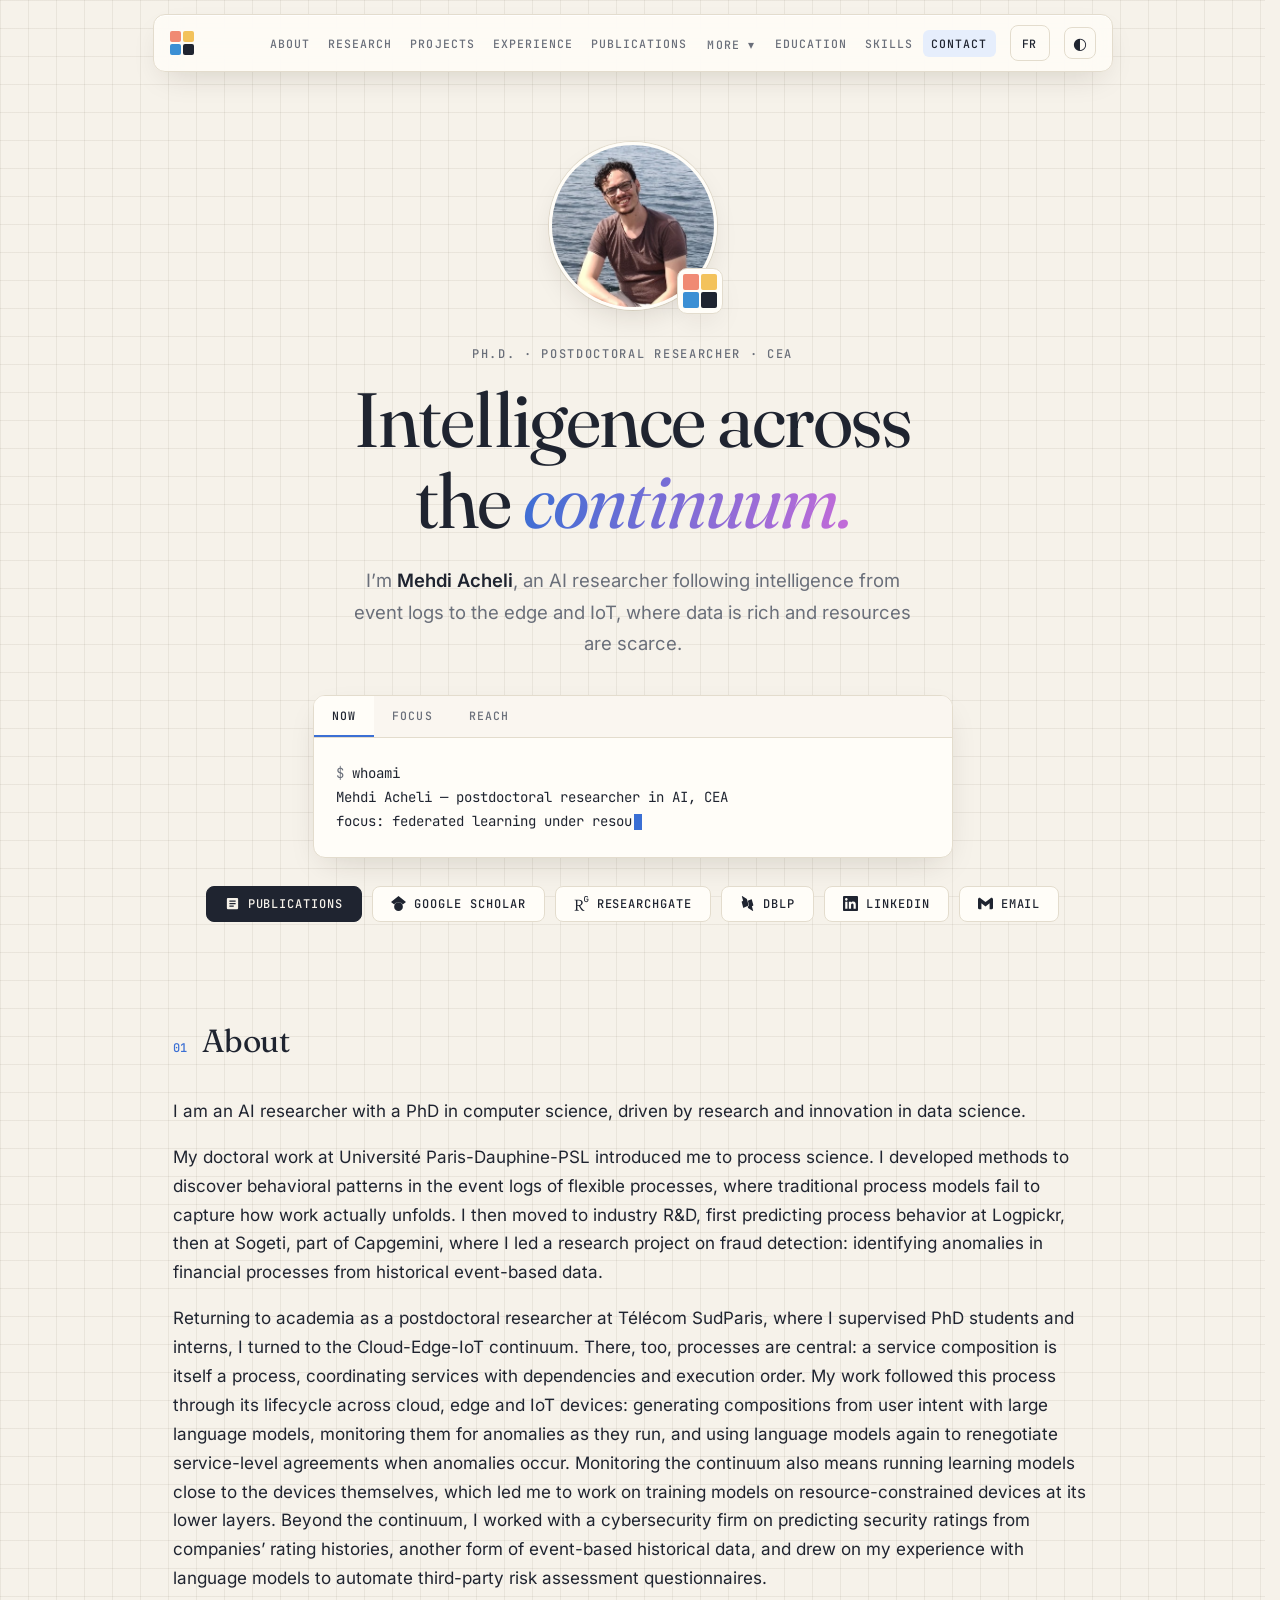
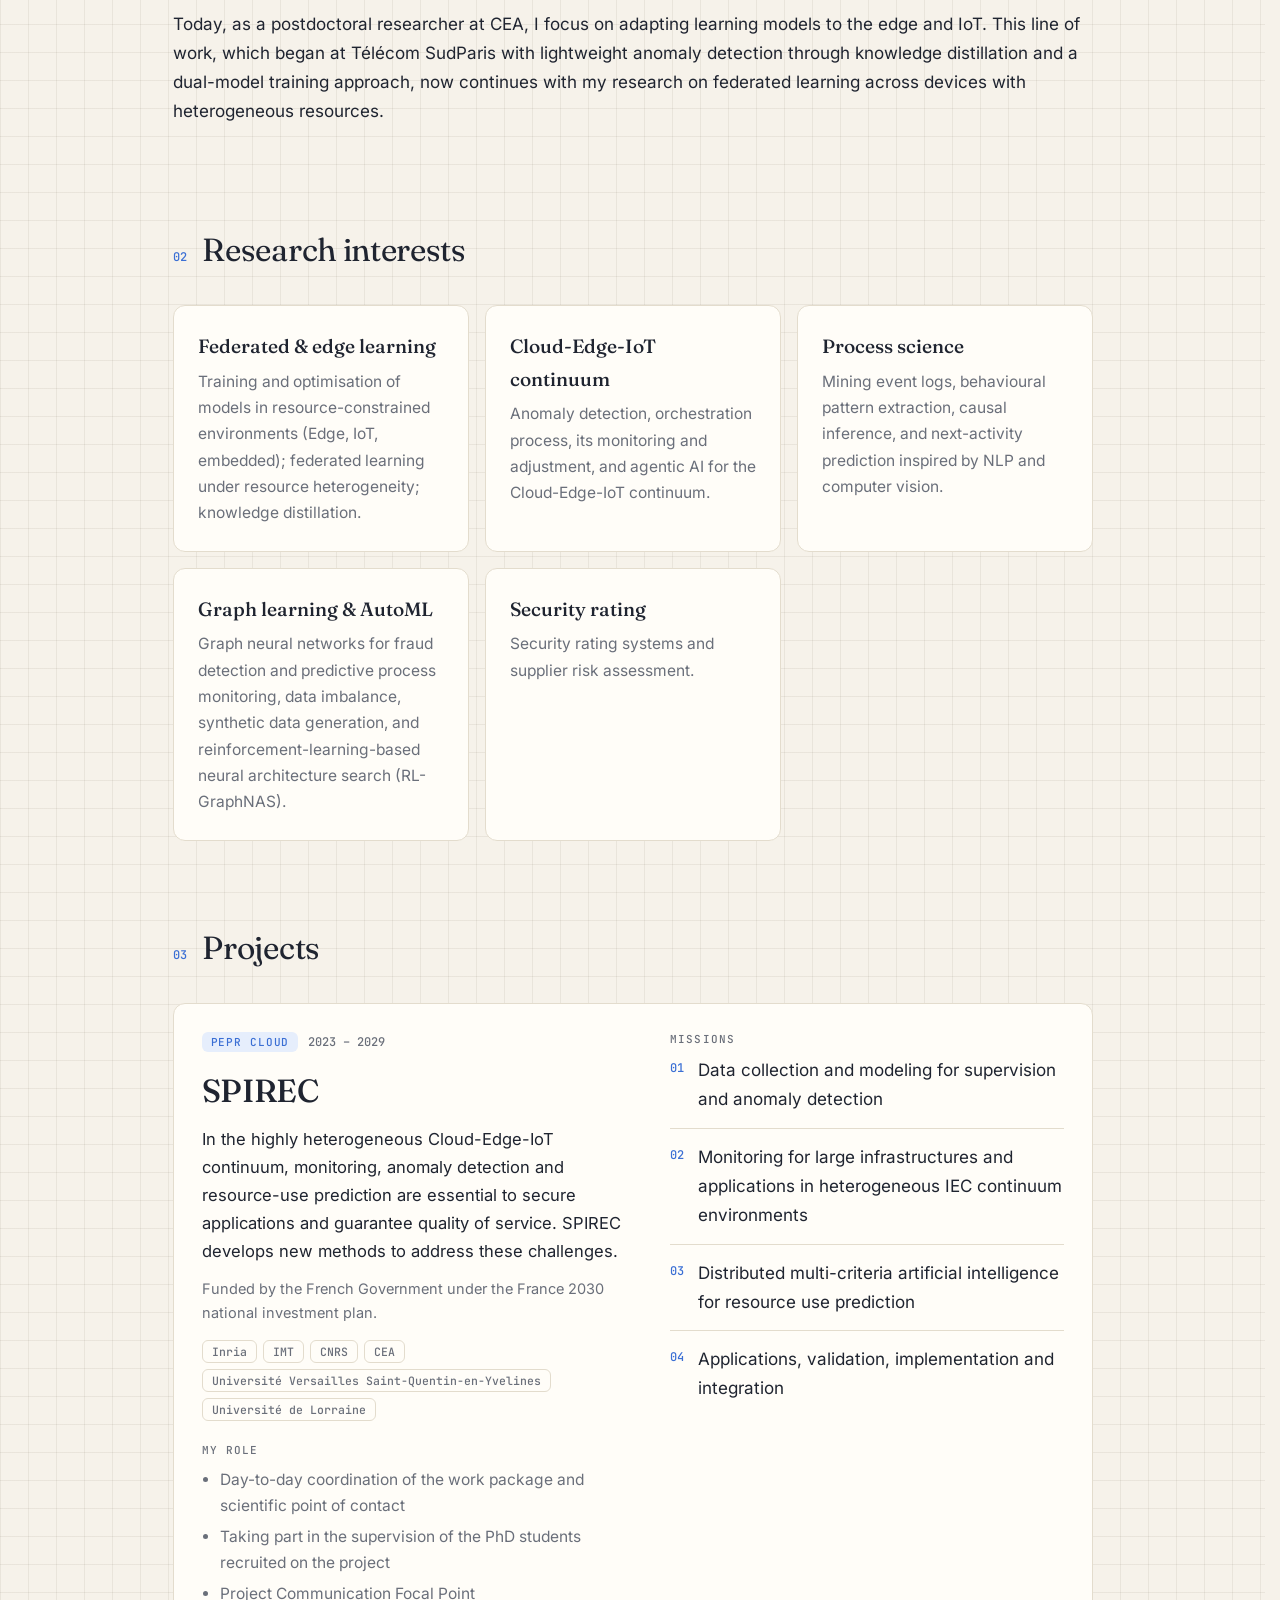
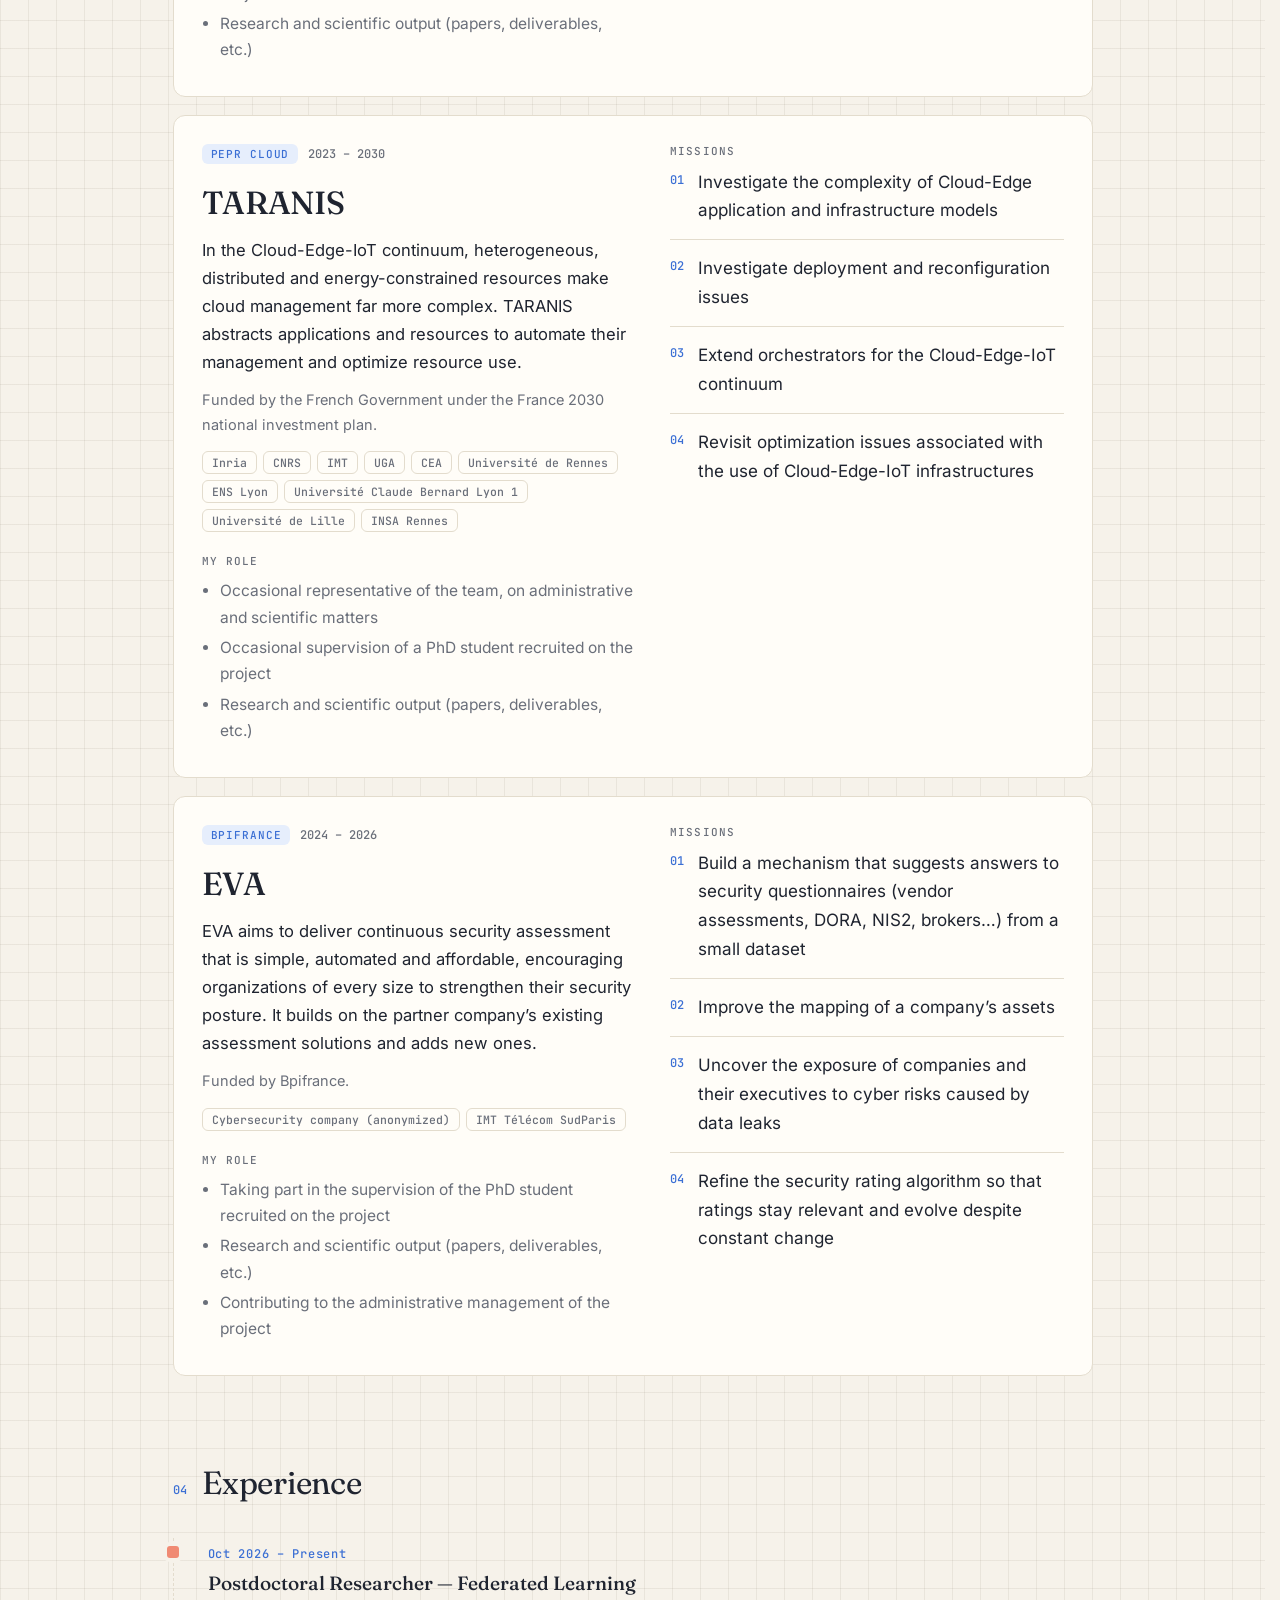
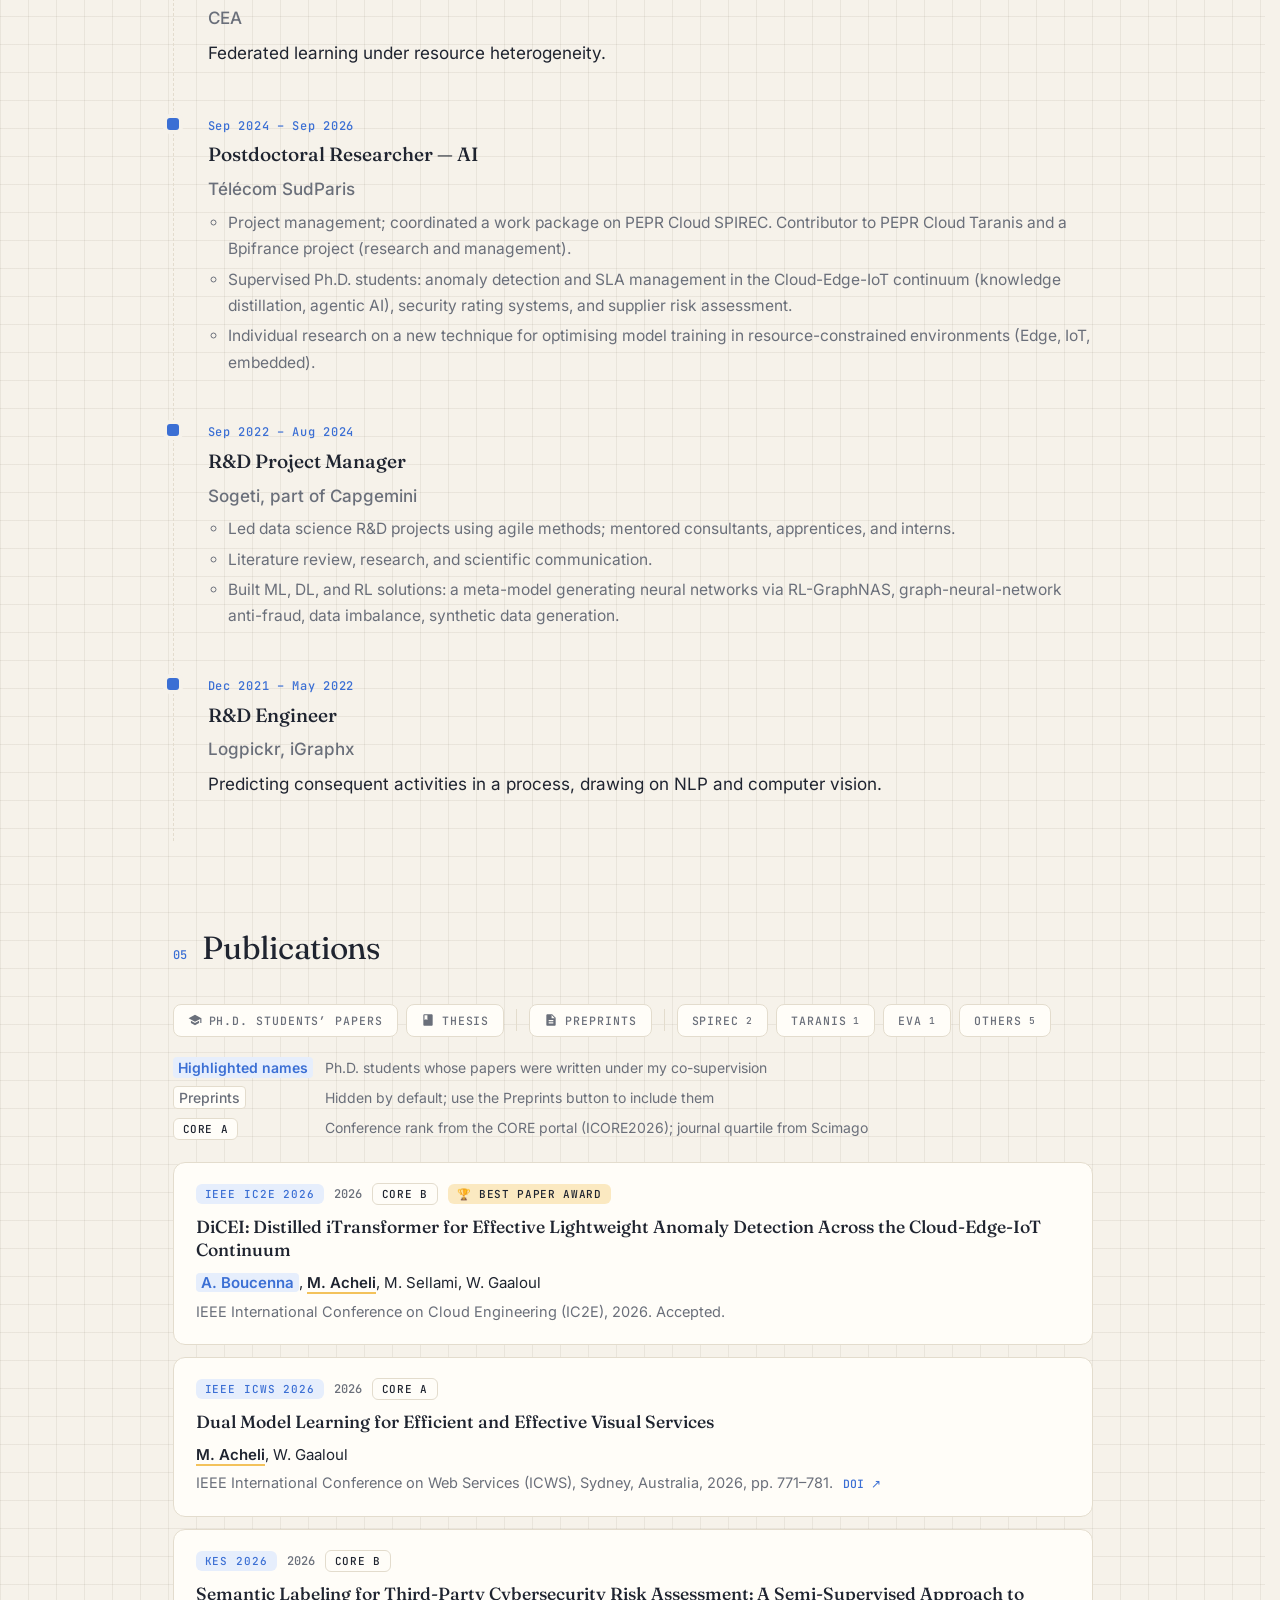
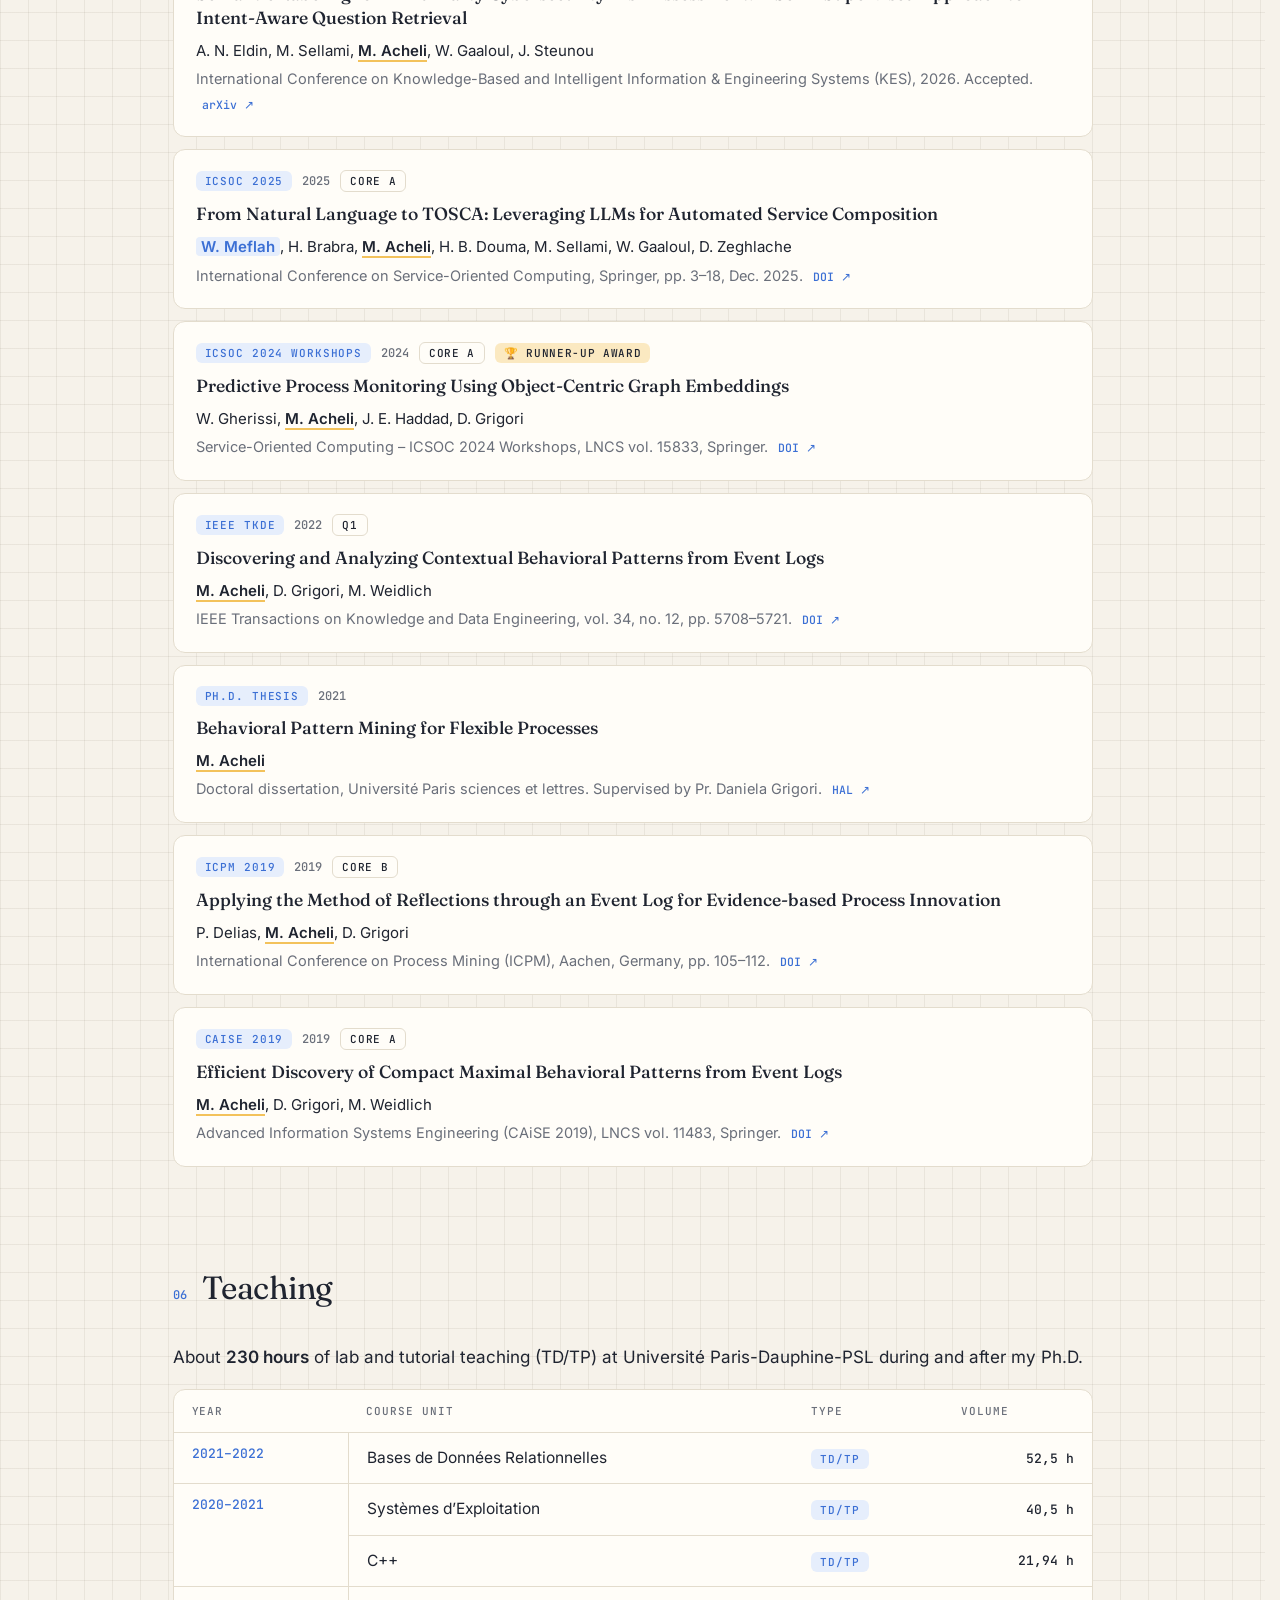
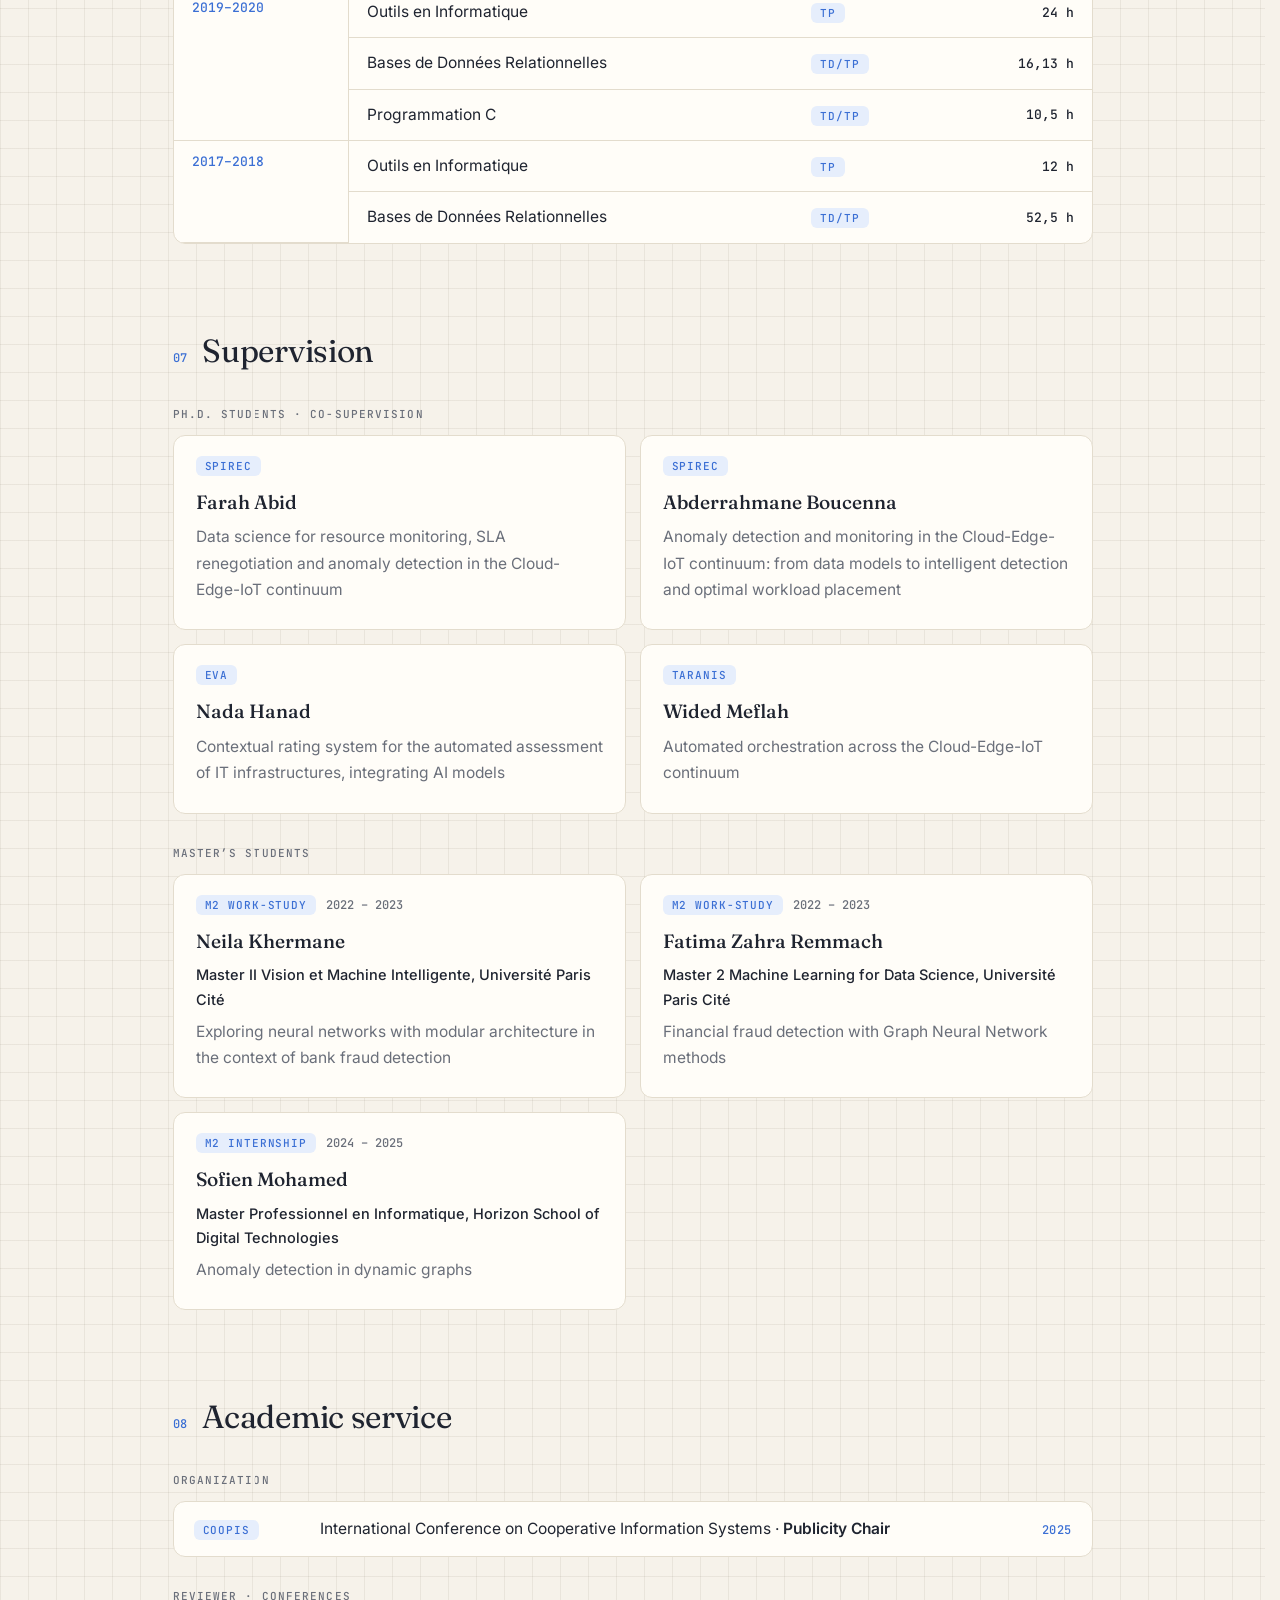
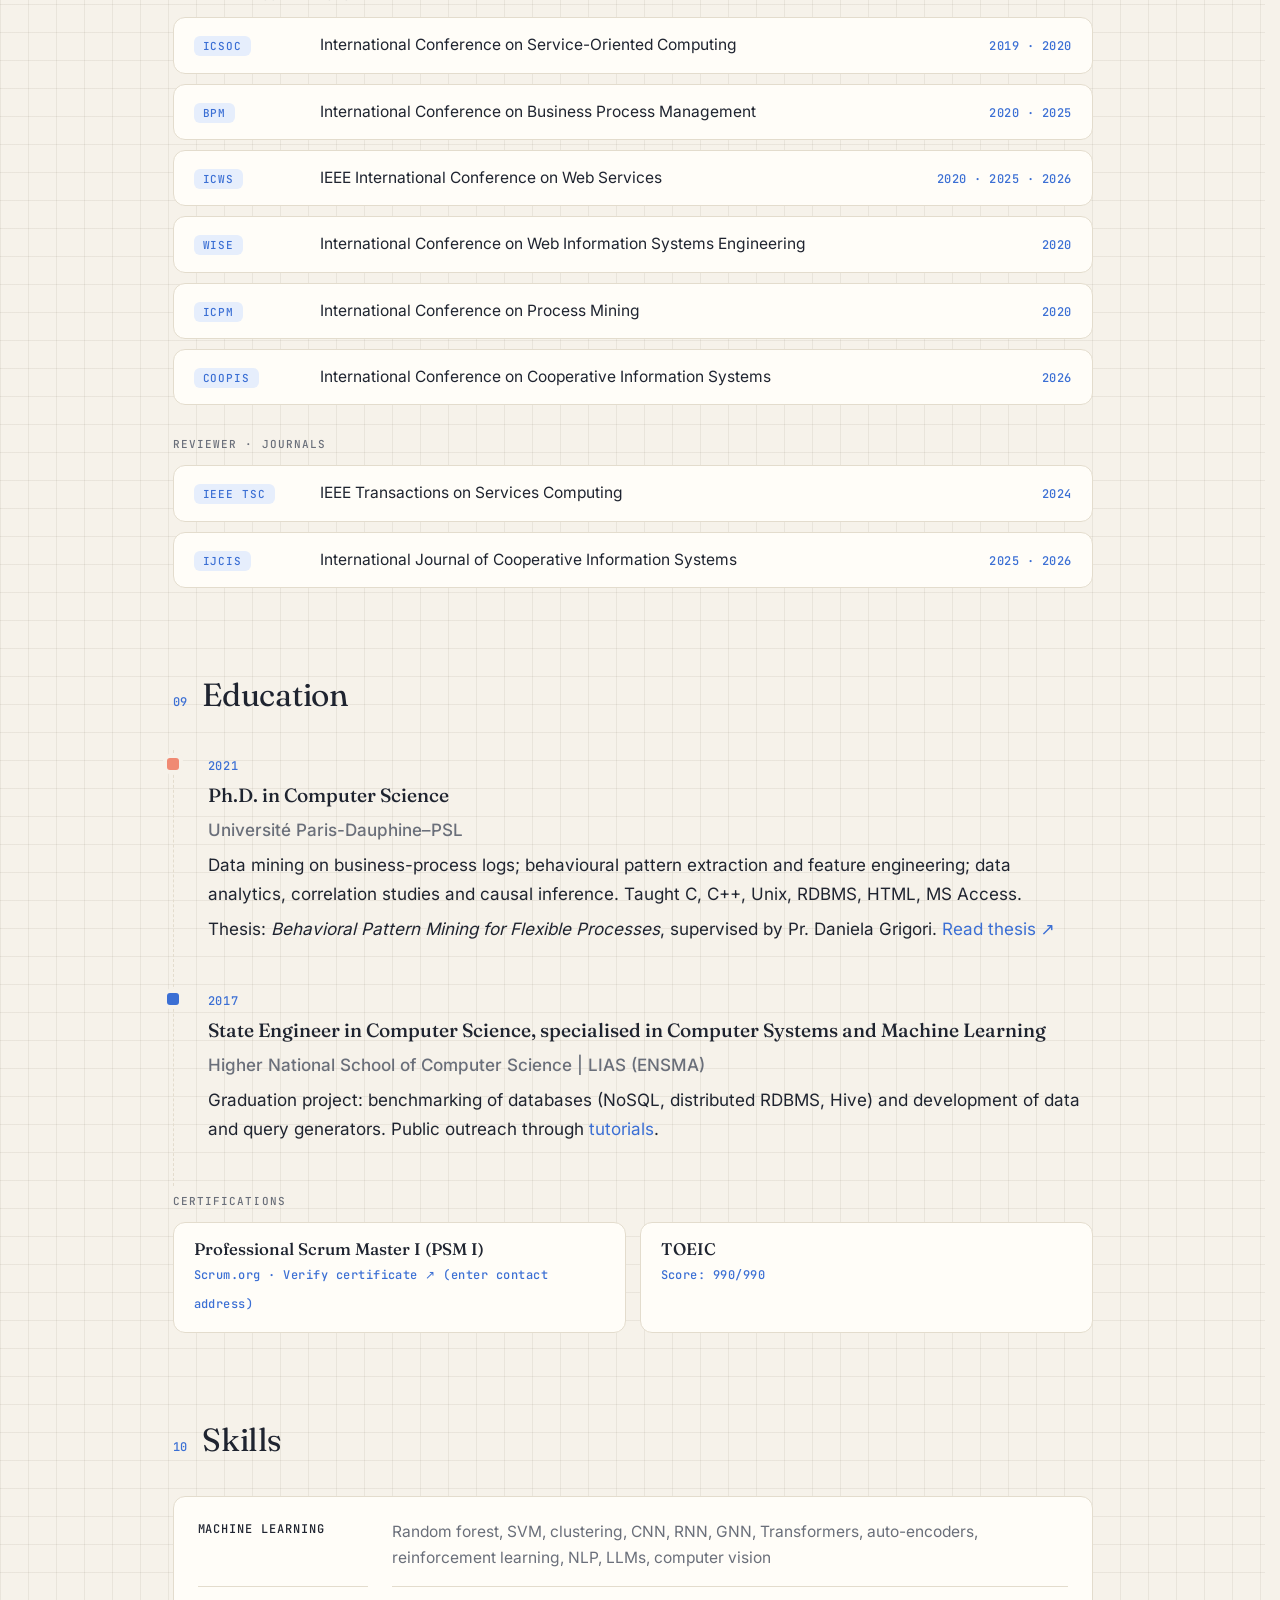
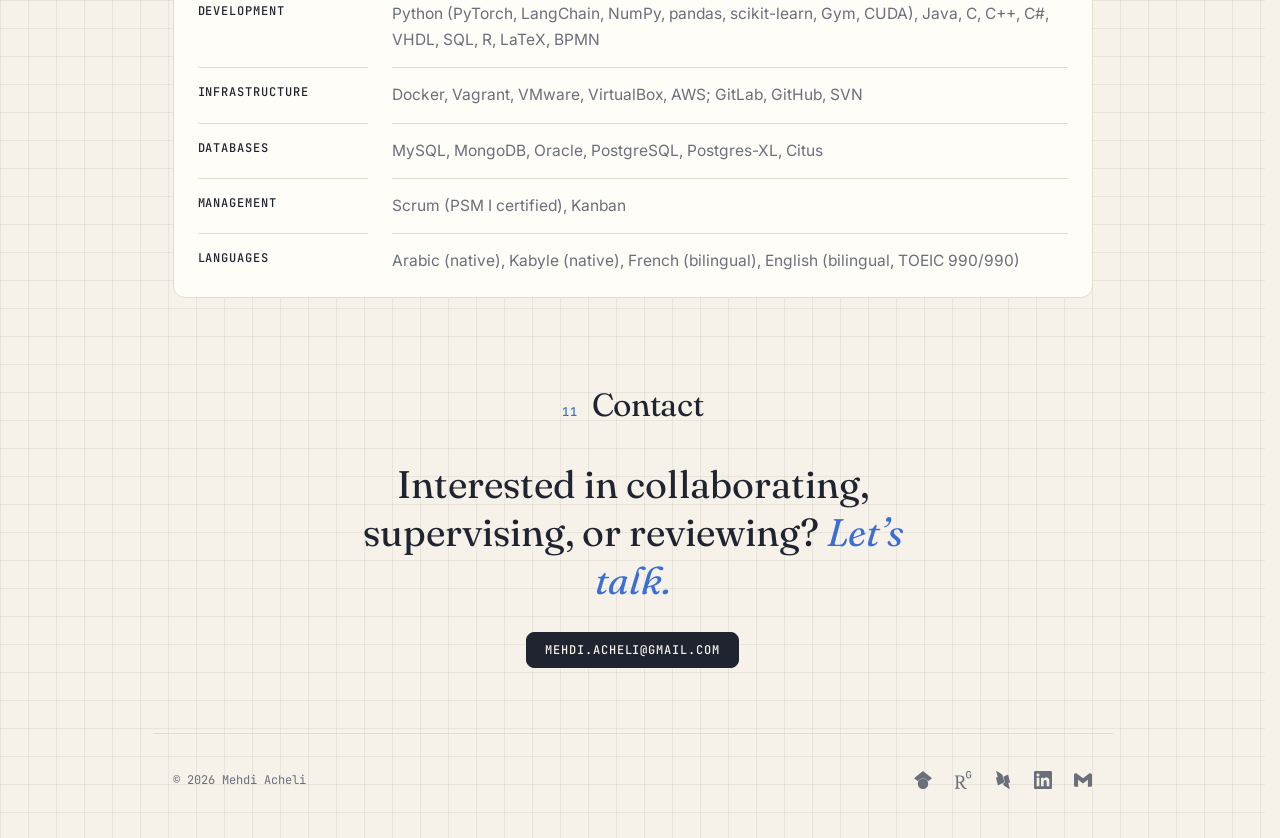
==== index.html @ 9cab6c75 "Personal academic website" ====
<!doctype html>
<html lang="en">
<head>
  <meta charset="utf-8">
  <meta name="viewport" content="width=device-width, initial-scale=1">
  <title>Mehdi Acheli — AI Researcher | Federated Learning, CEA</title>
  <meta name="description" content="Personal academic website of Mehdi Acheli, Ph.D., postdoctoral researcher in AI at CEA: federated learning, Cloud-Edge-IoT, graph neural networks, process mining.">
  <meta name="author" content="Mehdi Acheli">
  <meta name="robots" content="index, follow, max-image-preview:large">
  <link rel="canonical" href="https://mehdi-acheli.github.io/">
  <link rel="alternate" hreflang="en" href="https://mehdi-acheli.github.io/">
  <link rel="alternate" hreflang="fr" href="https://mehdi-acheli.github.io/fr/">
  <link rel="alternate" hreflang="x-default" href="https://mehdi-acheli.github.io/">
  <meta property="og:type" content="website">
  <meta property="og:site_name" content="Mehdi Acheli">
  <meta property="og:url" content="https://mehdi-acheli.github.io/">
  <meta property="og:locale" content="en_US">
  <meta property="og:locale:alternate" content="fr_FR">
  <meta property="og:image" content="https://mehdi-acheli.github.io/assets/og.png">
  <meta property="og:image:width" content="1200">
  <meta property="og:image:height" content="630">
  <meta property="og:image:alt" content="Mehdi Acheli — AI researcher">
  <meta property="og:title" content="Mehdi Acheli — AI Researcher">
  <meta property="og:description" content="Personal academic website of Mehdi Acheli, Ph.D., postdoctoral researcher in AI at CEA: federated learning, Cloud-Edge-IoT, graph neural networks, process mining.">
  <meta name="twitter:card" content="summary_large_image">
  <meta name="twitter:title" content="Mehdi Acheli — AI Researcher">
  <meta name="twitter:description" content="Personal academic website of Mehdi Acheli, Ph.D., postdoctoral researcher in AI at CEA: federated learning, Cloud-Edge-IoT, graph neural networks, process mining.">
  <meta name="twitter:image" content="https://mehdi-acheli.github.io/assets/og.png">
  <link rel="icon" href="assets/favicon.svg" type="image/svg+xml">
  <script type="application/ld+json">
  {
    "@context": "https://schema.org",
    "@type": "ProfilePage",
    "url": "https://mehdi-acheli.github.io/",
    "inLanguage": "en",
    "mainEntity": {
      "@type": "Person",
      "@id": "https://mehdi-acheli.github.io/#me",
      "name": "Mehdi Acheli",
      "givenName": "Mehdi",
      "familyName": "Acheli",
      "url": "https://mehdi-acheli.github.io/",
      "image": "https://mehdi-acheli.github.io/assets/pic.jpg",
      "jobTitle": "Postdoctoral Researcher in Artificial Intelligence",
      "description": "Mehdi Acheli, Ph.D., is a postdoctoral researcher in AI at CEA working on federated learning, Cloud-Edge-IoT, graph neural networks and process mining.",
      "worksFor": { "@type": "Organization", "name": "CEA", "url": "https://www.cea.fr/" },
      "alumniOf": { "@type": "CollegeOrUniversity", "name": "Université Paris-Dauphine–PSL" },
      "knowsAbout": ["Federated learning", "Edge AI", "Cloud-Edge-IoT continuum", "Graph neural networks", "Process mining", "Anomaly detection"],
      "sameAs": [
        "https://scholar.google.com/citations?user=dlq6HyMAAAAJ",
        "https://www.researchgate.net/profile/Mehdi-Acheli",
        "https://dblp.org/pid/241/7366.html",
        "https://www.linkedin.com/in/mehdi-acheli/"
      ]
    }
  }
  </script>
  <link rel="preload" href="assets/fonts/inter-normal-400-latin.woff2" as="font" type="font/woff2" crossorigin>
  <link rel="preload" href="assets/fonts/fraunces-normal-400-latin.woff2" as="font" type="font/woff2" crossorigin>
  <script>try { if (location.hash || sessionStorage.getItem("langjump")) document.documentElement.classList.add("arriving"); } catch (e) {}</script>
  <link rel="stylesheet" href="style.css">
</head>
<body>
  <div class="glow" aria-hidden="true"></div>
  <div class="glow-grid" aria-hidden="true"></div>

  <header class="nav">
    <a class="logo" href="#top" aria-label="Home"><i></i><i></i><i></i><i></i></a>
    <nav>
      <a href="#about">About</a>
      <a href="#research">Research</a>
      <a href="#projects">Projects</a>
      <a href="#experience">Experience</a>
      <a href="#publications">Publications</a>
      <div class="more">
        <button class="more-btn" type="button" aria-haspopup="true" aria-expanded="false">More <span aria-hidden="true">▾</span></button>
        <div class="more-menu">
          <a href="#teaching">Teaching</a>
          <a href="#supervision">Supervision</a>
          <a href="#service">Service</a>
        </div>
      </div>
      <a href="#education">Education</a>
      <a href="#skills">Skills</a>
      <a href="#contact">Contact</a>
    </nav>
    <button class="burger" id="burger" type="button" aria-label="Open menu" aria-expanded="false">☰</button>
    <a class="lang" id="lang" href="fr/index.html" hreflang="fr" lang="fr" title="Version française" aria-label="Version française">FR</a>
    <button id="theme" aria-label="Toggle dark mode">◐</button>
  </header>

  <main id="top">
    <section class="hero">
      <div class="portrait reveal"><div class="ph"><img src="assets/pic.jpg" alt="Portrait of Mehdi Acheli" width="1149" height="1149"></div><div class="pixmark" aria-hidden="true"><i></i><i></i><i></i><i></i></div></div>
      <p class="eyebrow reveal">Ph.D. · Postdoctoral Researcher · CEA</p>
      <h1 class="reveal"><span class="sr-only">Mehdi Acheli: </span>Intelligence across<br>the <em>continuum.</em></h1>
      <p class="lead reveal">I’m <b>Mehdi Acheli</b>, an AI researcher following intelligence from event logs to the edge and IoT, where data is rich and resources are scarce.</p>

      <div class="term reveal">
        <div class="tabs" role="tablist">
          <button class="tab on" data-tab="now">now</button>
          <button class="tab" data-tab="focus">focus</button>
          <button class="tab" data-tab="reach">reach</button>
        </div>
        <pre class="screen"><span class="prompt">$</span> <span id="typed"></span><span class="caret"></span></pre>      </div>

      <div class="links reveal">
        <a class="btn primary" href="#publications"><svg viewBox="0 0 24 24" width="15" height="15" fill="currentColor" aria-hidden="true"><path d="M19 3H5c-1.1 0-2 .9-2 2v14c0 1.1.9 2 2 2h14c1.1 0 2-.9 2-2V5c0-1.1-.9-2-2-2zm-5 14H7v-2h7v2zm3-4H7v-2h10v2zm0-4H7V7h10v2z"/></svg>Publications</a>
        <a class="btn" href="https://scholar.google.com/citations?user=dlq6HyMAAAAJ&amp;hl=fr" target="_blank" rel="noopener"><svg viewBox="0 0 24 24" width="15" height="15" fill="currentColor" aria-hidden="true"><path d="M5.242 13.769L0 9.5 12 0l12 9.5-5.242 4.269C17.548 11.249 14.978 9.5 12 9.5c-2.977 0-5.548 1.748-6.758 4.269zM12 10a7 7 0 1 0 0 14 7 7 0 0 0 0-14z"/></svg>Google Scholar</a>
        <a class="btn" href="https://www.researchgate.net/profile/Mehdi-Acheli" target="_blank" rel="noopener"><svg viewBox="0 0 24 24" width="15" height="15" fill="currentColor" aria-hidden="true"><path d="M19.586 0c-.818 0-1.508.19-2.073.565-.563.377-.97.936-1.213 1.68a3.193 3.193 0 0 0-.112.437 8.365 8.365 0 0 0-.078.53 9 9 0 0 0-.05.727c-.01.282-.013.621-.013 1.016a31.121 31.123 0 0 0 .014 1.017 9 9 0 0 0 .05.727 7.946 7.946 0 0 0 .077.53h-.005a3.334 3.334 0 0 0 .113.438c.245.743.65 1.303 1.214 1.68.565.376 1.256.564 2.075.564.8 0 1.536-.213 2.105-.603.57-.39.94-.916 1.175-1.65.076-.235.135-.558.177-.93a10.9 10.9 0 0 0 .043-1.207v-.82c0-.095-.047-.142-.14-.142h-3.064c-.094 0-.14.047-.14.141v.956c0 .094.046.14.14.14h1.666c.056 0 .084.03.084.086 0 .36 0 .62-.036.865-.038.244-.1.447-.147.606-.108.385-.348.664-.638.876-.29.212-.738.35-1.227.35-.545 0-.901-.15-1.21-.353-.306-.203-.517-.454-.67-.915a3.136 3.136 0 0 1-.147-.762 17.366 17.367 0 0 1-.034-.656c-.01-.26-.014-.572-.014-.939a26.401 26.403 0 0 1 .014-.938 15.821 15.822 0 0 1 .035-.656 3.19 3.19 0 0 1 .148-.76 1.89 1.89 0 0 1 .742-1.01c.344-.244.593-.352 1.137-.352.508 0 .815.096 1.144.303.33.207.528.492.764.925.047.094.111.118.198.07l1.044-.43c.075-.048.09-.115.042-.199a3.549 3.549 0 0 0-.466-.742 3 3 0 0 0-.679-.607 3.313 3.313 0 0 0-.903-.41A4.068 4.068 0 0 0 19.586 0zM8.217 5.836c-1.69 0-3.036.086-4.297.086-1.146 0-2.291 0-3.007-.029v.831l1.088.2c.744.144 1.174.488 1.174 2.264v11.288c0 1.777-.43 2.12-1.174 2.263l-1.088.2v.832c.773-.029 2.12-.086 3.465-.086 1.29 0 2.951.057 3.667.086v-.831l-1.49-.2c-.773-.115-1.174-.487-1.174-2.264v-4.784c.688.057 1.29.057 2.206.057 1.748 3.123 3.41 5.472 4.355 6.56.86 1.032 2.177 1.691 3.839 1.691.487 0 1.003-.086 1.318-.23v-.744c-1.031 0-2.063-.716-2.808-1.518-1.26-1.376-2.95-3.582-4.355-6.074 2.32-.545 4.04-2.722 4.04-4.9 0-3.208-2.492-4.698-5.758-4.698zm-.515 1.29c2.406 0 3.839 1.26 3.839 3.552 0 2.263-1.547 3.782-4.097 3.782-.974 0-1.404-.03-2.063-.086v-7.19c.66-.059 1.547-.059 2.32-.059z"/></svg>ResearchGate</a>
        <a class="btn" href="https://dblp.org/pid/241/7366.html" target="_blank" rel="noopener"><svg viewBox="0 0 24 24" width="15" height="15" fill="currentColor" aria-hidden="true"><path d="M3.075.002c-.096.013-.154.092-.094.31L4.97 7.73 3.1 8.6s-.56.26-.4.85l2.45 9.159s.16.59.72.33l6.169-2.869 1.3-.61s.52-.24.42-.79l-.01-.06-1.13-4.22-.658-2.45-.672-2.49v-.04s-.16-.59-.84-1L3.5.141s-.265-.16-.425-.139zM18.324 5.03a.724.724 0 0 0-.193.06l-5.602 2.6.862 3.2 1.09 4.08.01.06c.05.47-.411.79-.411.79l-1.88.87.5 1.89.04.1c.07.17.28.6.81.91l6.95 4.269s.68.41.52-.17l-1.981-7.4 1.861-.86s.56-.26.4-.85L18.85 5.42s-.116-.452-.526-.39z"/></svg>DBLP</a>
        <a class="btn" href="https://www.linkedin.com/in/mehdi-acheli/" target="_blank" rel="noopener"><svg viewBox="0 0 24 24" width="15" height="15" fill="currentColor" aria-hidden="true"><path d="M20.447 20.452h-3.554v-5.569c0-1.328-.027-3.037-1.852-3.037-1.853 0-2.136 1.445-2.136 2.939v5.667H9.351V9h3.414v1.561h.046c.477-.9 1.637-1.85 3.37-1.85 3.601 0 4.267 2.37 4.267 5.455v6.286zM5.337 7.433c-1.144 0-2.063-.926-2.063-2.065 0-1.138.92-2.063 2.063-2.063 1.14 0 2.064.925 2.064 2.063 0 1.139-.925 2.065-2.064 2.065zm1.782 13.019H3.555V9h3.564v11.452zM22.225 0H1.771C.792 0 0 .774 0 1.729v20.542C0 23.227.792 24 1.771 24h20.451C23.2 24 24 23.227 24 22.271V1.729C24 .774 23.2 0 22.222 0h.003z"/></svg>LinkedIn</a>
        <a class="btn" href="mailto:mehdi.acheli@gmail.com"><svg viewBox="0 0 24 24" width="15" height="15" fill="currentColor" aria-hidden="true"><path d="M24 5.457v13.909c0 .904-.732 1.636-1.636 1.636h-3.819V11.73L12 16.64l-6.545-4.91v9.273H1.636A1.636 1.636 0 0 1 0 19.366V5.457c0-2.023 2.309-3.178 3.927-1.964L5.455 4.64 12 9.548l6.545-4.91 1.528-1.145C21.69 2.28 24 3.434 24 5.457z"/></svg>Email</a>
      </div>
    </section>

    <section id="about">
      <h2 class="reveal"><span>01</span> About</h2>
      <p class="reveal">I am an AI researcher with a PhD in computer science, driven by research and innovation in data science.</p>
      <p class="reveal">My doctoral work at Université Paris-Dauphine-PSL introduced me to process science. I developed methods to discover behavioral patterns in the event logs of flexible processes, where traditional process models fail to capture how work actually unfolds. I then moved to industry R&amp;D, first predicting process behavior at Logpickr, then at Sogeti, part of Capgemini, where I led a research project on fraud detection: identifying anomalies in financial processes from historical event-based data.</p>
      <p class="reveal">Returning to academia as a postdoctoral researcher at Télécom SudParis, where I supervised PhD students and interns, I turned to the Cloud-Edge-IoT continuum. There, too, processes are central: a service composition is itself a process, coordinating services with dependencies and execution order. My work followed this process through its lifecycle across cloud, edge and IoT devices: generating compositions from user intent with large language models, monitoring them for anomalies as they run, and using language models again to renegotiate service-level agreements when anomalies occur. Monitoring the continuum also means running learning models close to the devices themselves, which led me to work on training models on resource-constrained devices at its lower layers. Beyond the continuum, I worked with a cybersecurity firm on predicting security ratings from companies’ rating histories, another form of event-based historical data, and drew on my experience with language models to automate third-party risk assessment questionnaires.</p>
      <p class="reveal">Today, as a postdoctoral researcher at CEA, I focus on adapting learning models to the edge and IoT. This line of work, which began at Télécom SudParis with lightweight anomaly detection through knowledge distillation and a dual-model training approach, now continues with my research on federated learning across devices with heterogeneous resources.</p>
    </section>

    <section id="research">
      <h2 class="reveal"><span>02</span> Research interests</h2>
      <div class="cards">
        <article class="card reveal">
          <h3>Federated &amp; edge learning</h3>
          <p>Training and optimisation of models in resource-constrained environments (Edge, IoT, embedded); federated learning under resource heterogeneity; knowledge distillation.</p>
        </article>
        <article class="card reveal">
          <h3>Cloud-Edge-IoT continuum</h3>
          <p>Anomaly detection, orchestration process, its monitoring and adjustment, and agentic AI for the Cloud-Edge-IoT continuum.</p>
        </article>
        <article class="card reveal">
          <h3>Process science</h3>
          <p>Mining event logs, behavioural pattern extraction, causal inference, and next-activity prediction inspired by NLP and computer vision.</p>
        </article>
        <article class="card reveal">
          <h3>Graph learning &amp; AutoML</h3>
          <p>Graph neural networks for fraud detection and predictive process monitoring, data imbalance, synthetic data generation, and reinforcement-learning-based neural architecture search (RL-GraphNAS).</p>
        </article>
        <article class="card reveal">
          <h3>Security rating</h3>
          <p>Security rating systems and supplier risk assessment.</p>
        </article>
      </div>
    </section>

    <section id="projects">
      <h2 class="reveal"><span>03</span> Projects</h2>
      <div class="projects">
        <article class="project reveal">
          <div class="pmeta">
            <p class="ptags"><span class="venue">PEPR Cloud</span><span class="year">2023 – 2029</span></p>
            <h3>SPIREC</h3>
            <p class="pdesc">In the highly heterogeneous Cloud-Edge-IoT continuum, monitoring, anomaly detection and resource-use prediction are essential to secure applications and guarantee quality of service. SPIREC develops new methods to address these challenges.</p>
                        <p class="pfund">Funded by the French Government under the France 2030 national investment plan.</p>
            <div class="chips"><span class="chip">Inria</span><span class="chip">IMT</span><span class="chip">CNRS</span><span class="chip">CEA</span><span class="chip">Université Versailles Saint-Quentin-en-Yvelines</span><span class="chip">Université de Lorraine</span></div>
            <h4>My role</h4>
            <ul class="roles">
              <li>Day-to-day coordination of the work package and scientific point of contact</li>
              <li>Taking part in the supervision of the PhD students recruited on the project</li>
              <li>Project Communication Focal Point</li>
              <li>Research and scientific output (papers, deliverables, etc.)</li>
            </ul>
          </div>
          <div class="pmissions">
            <h4>Missions</h4>
            <ol class="missions">
            <li><span class="mnum">01</span><span>Data collection and modeling for supervision and anomaly detection</span></li>
            <li><span class="mnum">02</span><span>Monitoring for large infrastructures and applications in heterogeneous IEC continuum environments</span></li>
            <li><span class="mnum">03</span><span>Distributed multi-criteria artificial intelligence for resource use prediction</span></li>
            <li><span class="mnum">04</span><span>Applications, validation, implementation and integration</span></li>
            </ol>
          </div>
        </article>
        <article class="project reveal">
          <div class="pmeta">
            <p class="ptags"><span class="venue">PEPR Cloud</span><span class="year">2023 – 2030</span></p>
            <h3>TARANIS</h3>
            <p class="pdesc">In the Cloud-Edge-IoT continuum, heterogeneous, distributed and energy-constrained resources make cloud management far more complex. TARANIS abstracts applications and resources to automate their management and optimize resource use.</p>
            <p class="pfund">Funded by the French Government under the France 2030 national investment plan.</p>
            <div class="chips"><span class="chip">Inria</span><span class="chip">CNRS</span><span class="chip">IMT</span><span class="chip">UGA</span><span class="chip">CEA</span><span class="chip">Université de Rennes</span><span class="chip">ENS Lyon</span><span class="chip">Université Claude Bernard Lyon 1</span><span class="chip">Université de Lille</span><span class="chip">INSA Rennes</span></div>
            <h4>My role</h4>
            <ul class="roles">
              <li>Occasional representative of the team, on administrative and scientific matters</li>
              <li>Occasional supervision of a PhD student recruited on the project</li>
              <li>Research and scientific output (papers, deliverables, etc.)</li>
            </ul>
          </div>
          <div class="pmissions">
            <h4>Missions</h4>
            <ol class="missions">
            <li><span class="mnum">01</span><span>Investigate the complexity of Cloud-Edge application and infrastructure models</span></li>
            <li><span class="mnum">02</span><span>Investigate deployment and reconfiguration issues</span></li>
            <li><span class="mnum">03</span><span>Extend orchestrators for the Cloud-Edge-IoT continuum</span></li>
            <li><span class="mnum">04</span><span>Revisit optimization issues associated with the use of Cloud-Edge-IoT infrastructures</span></li>
            </ol>
          </div>
        </article>
        <article class="project reveal">
          <div class="pmeta">
            <p class="ptags"><span class="venue">Bpifrance</span><span class="year">2024 – 2026</span></p>
            <h3>EVA</h3>
            <p class="pdesc">EVA aims to deliver continuous security assessment that is simple, automated and affordable, encouraging organizations of every size to strengthen their security posture. It builds on the partner company’s existing assessment solutions and adds new ones.</p>
            <p class="pfund">Funded by Bpifrance.</p>
            <div class="chips"><span class="chip">Cybersecurity company (anonymized)</span><span class="chip">IMT Télécom SudParis</span></div>
            <h4>My role</h4>
            <ul class="roles">
              <li>Taking part in the supervision of the PhD student recruited on the project</li>
              <li>Research and scientific output (papers, deliverables, etc.)</li>
              <li>Contributing to the administrative management of the project</li>
            </ul>
          </div>
          <div class="pmissions">
            <h4>Missions</h4>
            <ol class="missions">
            <li><span class="mnum">01</span><span>Build a mechanism that suggests answers to security questionnaires (vendor assessments, DORA, NIS2, brokers…) from a small dataset</span></li>
            <li><span class="mnum">02</span><span>Improve the mapping of a company’s assets</span></li>
            <li><span class="mnum">03</span><span>Uncover the exposure of companies and their executives to cyber risks caused by data leaks</span></li>
            <li><span class="mnum">04</span><span>Refine the security rating algorithm so that ratings stay relevant and evolve despite constant change</span></li>
            </ol>
          </div>
        </article>
      </div>
    </section>

    <section id="experience">
      <h2 class="reveal"><span>04</span> Experience</h2>
      <ol class="timeline">
        <li class="reveal">
          <span class="date">Oct 2026 – Present</span>
          <h3>Postdoctoral Researcher — Federated Learning</h3>
          <p class="org">CEA</p>
          <p>Federated learning under resource heterogeneity.</p>
        </li>
        <li class="reveal">
          <span class="date">Sep 2024 – Sep 2026</span>
          <h3>Postdoctoral Researcher — AI</h3>
          <p class="org">Télécom SudParis</p>
          <ul>
            <li>Project management; coordinated a work package on PEPR Cloud SPIREC. Contributor to PEPR Cloud Taranis and a Bpifrance project (research and management).</li>
            <li>Supervised Ph.D. students: anomaly detection and SLA management in the Cloud-Edge-IoT continuum (knowledge distillation, agentic AI), security rating systems, and supplier risk assessment.</li>
            <li>Individual research on a new technique for optimising model training in resource-constrained environments (Edge, IoT, embedded).</li>
          </ul>
        </li>
        <li class="reveal">
          <span class="date">Sep 2022 – Aug 2024</span>
          <h3>R&amp;D Project Manager</h3>
          <p class="org">Sogeti, part of Capgemini</p>
          <ul>
            <li>Led data science R&amp;D projects using agile methods; mentored consultants, apprentices, and interns.</li>
            <li>Literature review, research, and scientific communication.</li>
            <li>Built ML, DL, and RL solutions: a meta-model generating neural networks via RL-GraphNAS, graph-neural-network anti-fraud, data imbalance, synthetic data generation.</li>
          </ul>
        </li>
        <li class="reveal">
          <span class="date">Dec 2021 – May 2022</span>
          <h3>R&amp;D Engineer</h3>
          <p class="org">Logpickr, iGraphx</p>
          <p>Predicting consequent activities in a process, drawing on NLP and computer vision.</p>
        </li>
      </ol>
    </section>

    <section id="publications">
      <h2 class="reveal"><span>05</span> Publications</h2>
      <div class="filters reveal" role="group" aria-label="Filter publications">
        <button class="fbtn" id="f-phd" type="button" aria-pressed="false" title="Papers written under my co-supervision"><svg viewBox="0 0 24 24" width="14" height="14" fill="currentColor" aria-hidden="true"><path d="M5 13.18v4L12 21l7-3.82v-4L12 17l-7-3.82zM12 3L1 9l11 6 9-4.91V17h2V9L12 3z"/></svg>Ph.D. students’ papers</button>
        <button class="fbtn" id="f-thesis" type="button" aria-pressed="false" title="My doctoral dissertation"><svg viewBox="0 0 24 24" width="14" height="14" fill="currentColor" aria-hidden="true"><path d="M18 2H6c-1.1 0-2 .9-2 2v16c0 1.1.9 2 2 2h12c1.1 0 2-.9 2-2V4c0-1.1-.9-2-2-2zM6 4h5v8l-2.5-1.5L6 12V4z"/></svg>Thesis</button>
        <span class="fsep" aria-hidden="true"></span>
        <button class="fbtn" id="f-preprint" type="button" aria-pressed="false" title="Preprints are hidden unless this is on"><svg viewBox="0 0 24 24" width="14" height="14" fill="currentColor" aria-hidden="true"><path d="M14 2H6c-1.1 0-1.99.9-1.99 2L4 20c0 1.1.89 2 1.99 2H18c1.1 0 2-.9 2-2V8l-6-6zm2 16H8v-2h8v2zm0-4H8v-2h8v2zm-3-5V3.5L18.5 9H13z"/></svg>Preprints</button>
        <span class="fsep" aria-hidden="true"></span>
        <button class="fbtn" type="button" data-project="spirec" aria-pressed="false">SPIREC</button>
        <button class="fbtn" type="button" data-project="taranis" aria-pressed="false">TARANIS</button>
        <button class="fbtn" type="button" data-project="eva" aria-pressed="false">EVA</button>
        <button class="fbtn" type="button" data-project="others" aria-pressed="false">Others</button>
        <button class="fbtn clear" id="f-clear" type="button" hidden>Clear ×</button>
      </div>
      <div class="legend reveal">
        <span class="phd">Highlighted names</span><span>Ph.D. students whose papers were written under my co-supervision</span>
        <span class="phd neutral">Preprints</span><span>Hidden by default; use the Preprints button to include them</span>
        <span class="rank">CORE A</span><span>Conference rank from the CORE portal (ICORE2026); journal quartile from Scimago</span>
      </div>
      <p class="noresult" id="noresult" hidden>No publication matches these filters.</p>
      <ul class="pubs">
        <li class="reveal" data-project="spirec" data-phd="1">
          <div class="pubhead"><span class="venue">IEEE IC2E 2026</span><span class="year">2026</span><span class="rank" title="CORE rank B (ICORE2026) — International Conference on Cloud Engineering">CORE B</span> <span class="award">🏆 Best Paper Award</span></div>
          <p class="ptitle">DiCEI: Distilled iTransformer for Effective Lightweight Anomaly Detection Across the Cloud-Edge-IoT Continuum</p>
          <p class="authors"><span class="phd" title="Ph.D. student co-supervised by M. Acheli">A. Boucenna</span>, <u>M. Acheli</u>, M. Sellami, W. Gaaloul</p>
          <p class="where">IEEE International Conference on Cloud Engineering (IC2E), 2026. Accepted.</p>
        </li>
        <li class="reveal" data-project="spirec">
          <div class="pubhead"><span class="venue">IEEE ICWS 2026</span><span class="year">2026</span><span class="rank" title="CORE rank A (ICORE2026) — IEEE International Conference on Web Services">CORE A</span></div>
          <p class="ptitle">Dual Model Learning for Efficient and Effective Visual Services</p>
          <p class="authors"><u>M. Acheli</u>, W. Gaaloul</p>
          <p class="where">IEEE International Conference on Web Services (ICWS), Sydney, Australia, 2026, pp. 771–781.
          <a class="doi" href="https://doi.org/10.1109/ICWS72778.2026.00096" target="_blank" rel="noopener">DOI ↗</a></p>
        </li>
        <li class="reveal" data-project="eva">
          <div class="pubhead"><span class="venue">KES 2026</span><span class="year">2026</span><span class="rank" title="CORE rank B (ICORE2026) — International Conference on Knowledge-Based and Intelligent Information and Engineering Systems">CORE B</span></div>
          <p class="ptitle">Semantic Labeling for Third-Party Cybersecurity Risk Assessment: A Semi-Supervised Approach to Intent-Aware Question Retrieval</p>
          <p class="authors">A. N. Eldin, M. Sellami, <u>M. Acheli</u>, W. Gaaloul, J. Steunou</p>
          <p class="where">International Conference on Knowledge-Based and Intelligent Information &amp; Engineering Systems (KES), 2026. Accepted.
          <a class="doi" href="https://arxiv.org/abs/2602.10149" target="_blank" rel="noopener">arXiv ↗</a></p>
        </li>
        <li class="reveal" data-project="eva" data-phd="1" data-preprint="1">
          <div class="pubhead"><span class="venue">arXiv preprint</span><span class="year">2026</span></div>
          <p class="ptitle">Reliable Remediation Impact Prediction for Black-Box Security Ratings</p>
          <p class="authors"><span class="phd" title="Ph.D. student co-supervised by M. Acheli">N. Hanad</span>, <u>M. Acheli</u>, A. NourEldin, M. Sellami, W. Gaaloul</p>
          <p class="where">arXiv:2607.16357, 2026.
          <a class="doi" href="https://arxiv.org/abs/2607.16357" target="_blank" rel="noopener">arXiv ↗</a></p>
        </li>
        <li class="reveal" data-project="taranis" data-phd="1">
          <div class="pubhead"><span class="venue">ICSOC 2025</span><span class="year">2025</span><span class="rank" title="CORE rank A (ICORE2026) — International Conference on Service Oriented Computing">CORE A</span></div>
          <p class="ptitle">From Natural Language to TOSCA: Leveraging LLMs for Automated Service Composition</p>
          <p class="authors"><span class="phd" title="Ph.D. student co-supervised by M. Acheli">W. Meflah</span>, H. Brabra, <u>M. Acheli</u>, H. B. Douma, M. Sellami, W. Gaaloul, D. Zeghlache</p>
          <p class="where">International Conference on Service-Oriented Computing, Springer, pp. 3–18, Dec. 2025.
          <a class="doi" href="https://doi.org/10.1007/978-981-95-5012-8_1" target="_blank" rel="noopener">DOI ↗</a></p>
        </li>
        <li class="reveal" data-project="others">
          <div class="pubhead"><span class="venue">ICSOC 2024 Workshops</span><span class="year">2024</span><span class="rank" title="CORE rank A (ICORE2026) of the main conference — International Conference on Service Oriented Computing">CORE A</span><span class="award">🏆 Runner-up Award</span></div>
          <p class="ptitle">Predictive Process Monitoring Using Object-Centric Graph Embeddings</p>
          <p class="authors">W. Gherissi, <u>M. Acheli</u>, J. E. Haddad, D. Grigori</p>
          <p class="where">Service-Oriented Computing – ICSOC 2024 Workshops, LNCS vol. 15833, Springer.
          <a class="doi" href="https://doi.org/10.1007/978-981-96-7238-7_5" target="_blank" rel="noopener">DOI ↗</a></p>
        </li>
        <li class="reveal" data-project="others" data-preprint="1">
          <div class="pubhead"><span class="venue">arXiv preprint</span><span class="year">2024</span></div>
          <p class="ptitle">Mining a Minimal Set of Behavioral Patterns using Incremental Evaluation</p>
          <p class="authors"><u>M. Acheli</u>, D. Grigori, M. Weidlich</p>
          <p class="where">arXiv:2402.02921, 2024.
          <a class="doi" href="https://arxiv.org/abs/2402.02921" target="_blank" rel="noopener">arXiv ↗</a></p>
        </li>
        <li class="reveal" data-project="others">
          <div class="pubhead"><span class="venue">IEEE TKDE</span><span class="year">2022</span><span class="rank" title="Scimago quartile Q1 — IEEE Transactions on Knowledge and Data Engineering">Q1</span></div>
          <p class="ptitle">Discovering and Analyzing Contextual Behavioral Patterns from Event Logs</p>
          <p class="authors"><u>M. Acheli</u>, D. Grigori, M. Weidlich</p>
          <p class="where">IEEE Transactions on Knowledge and Data Engineering, vol. 34, no. 12, pp. 5708–5721.
          <a class="doi" href="https://doi.org/10.1109/TKDE.2021.3077653" target="_blank" rel="noopener">DOI ↗</a></p>
        </li>
        <li class="reveal" data-project="others" data-thesis="1">
          <div class="pubhead"><span class="venue">Ph.D. Thesis</span><span class="year">2021</span></div>
          <p class="ptitle">Behavioral Pattern Mining for Flexible Processes</p>
          <p class="authors"><u>M. Acheli</u></p>
          <p class="where">Doctoral dissertation, Université Paris sciences et lettres. Supervised by Pr. Daniela Grigori.
          <a class="doi" href="https://theses.hal.science/tel-03542389/" target="_blank" rel="noopener">HAL ↗</a></p>
        </li>
        <li class="reveal" data-project="others">
          <div class="pubhead"><span class="venue">ICPM 2019</span><span class="year">2019</span><span class="rank" title="CORE rank B (ICORE2026) — International Conference on Process Mining">CORE B</span></div>
          <p class="ptitle">Applying the Method of Reflections through an Event Log for Evidence-based Process Innovation</p>
          <p class="authors">P. Delias, <u>M. Acheli</u>, D. Grigori</p>
          <p class="where">International Conference on Process Mining (ICPM), Aachen, Germany, pp. 105–112.
          <a class="doi" href="https://doi.org/10.1109/ICPM.2019.00025" target="_blank" rel="noopener">DOI ↗</a></p>
        </li>
        <li class="reveal" data-project="others">
          <div class="pubhead"><span class="venue">CAiSE 2019</span><span class="year">2019</span><span class="rank" title="CORE rank A (ICORE2026) — International Conference on Advanced Information Systems Engineering">CORE A</span></div>
          <p class="ptitle">Efficient Discovery of Compact Maximal Behavioral Patterns from Event Logs</p>
          <p class="authors"><u>M. Acheli</u>, D. Grigori, M. Weidlich</p>
          <p class="where">Advanced Information Systems Engineering (CAiSE 2019), LNCS vol. 11483, Springer.
          <a class="doi" href="https://doi.org/10.1007/978-3-030-21290-2_36" target="_blank" rel="noopener">DOI ↗</a></p>
        </li>
      </ul>
    </section>

    <section id="teaching">
      <h2 class="reveal"><span>06</span> Teaching</h2>
      <p class="reveal">About <b>230 hours</b> of lab and tutorial teaching (TD/TP) at Université Paris-Dauphine-PSL during and after my Ph.D.</p>
      <div class="tablewrap reveal">
        <table class="teach">
          <thead><tr><th>Year</th><th>Course Unit</th><th>Type</th><th>Volume</th></tr></thead>
          <tbody>
          <tr><td rowspan="1" class="ty">2021–2022</td><td>Bases de Données Relationnelles</td><td><span class="venue">TD/TP</span></td><td class="tv">52,5 h</td></tr>
          <tr><td rowspan="2" class="ty">2020–2021</td><td>Systèmes d’Exploitation</td><td><span class="venue">TD/TP</span></td><td class="tv">40,5 h</td></tr>
          <tr><td>C++</td><td><span class="venue">TD/TP</span></td><td class="tv">21,94 h</td></tr>
          <tr><td rowspan="3" class="ty">2019–2020</td><td>Outils en Informatique</td><td><span class="venue">TP</span></td><td class="tv">24 h</td></tr>
          <tr><td>Bases de Données Relationnelles</td><td><span class="venue">TD/TP</span></td><td class="tv">16,13 h</td></tr>
          <tr><td>Programmation C</td><td><span class="venue">TD/TP</span></td><td class="tv">10,5 h</td></tr>
          <tr><td rowspan="2" class="ty">2017–2018</td><td>Outils en Informatique</td><td><span class="venue">TP</span></td><td class="tv">12 h</td></tr>
          <tr><td>Bases de Données Relationnelles</td><td><span class="venue">TD/TP</span></td><td class="tv">52,5 h</td></tr>
          </tbody>
        </table>
      </div>
    </section>

    <section id="supervision">
      <h2 class="reveal"><span>07</span> Supervision</h2>
      <h3 class="subhead reveal">Ph.D. students · co-supervision</h3>
      <div class="people">
        <article class="person reveal">
          <p class="ptags"><span class="venue">SPIREC</span></p>
          <h3>Farah Abid</h3>
          <p>Data science for resource monitoring, SLA renegotiation and anomaly detection in the Cloud-Edge-IoT continuum</p>
        </article>
        <article class="person reveal">
          <p class="ptags"><span class="venue">SPIREC</span></p>
          <h3>Abderrahmane Boucenna</h3>
          <p>Anomaly detection and monitoring in the Cloud-Edge-IoT continuum: from data models to intelligent detection and optimal workload placement</p>
        </article>
        <article class="person reveal">
          <p class="ptags"><span class="venue">EVA</span></p>
          <h3>Nada Hanad</h3>
          <p>Contextual rating system for the automated assessment of IT infrastructures, integrating AI models</p>
        </article>
        <article class="person reveal">
          <p class="ptags"><span class="venue">TARANIS</span></p>
          <h3>Wided Meflah</h3>
          <p>Automated orchestration across the Cloud-Edge-IoT continuum</p>
        </article>
      </div>
      <h3 class="subhead reveal" style="margin-top:32px">Master’s students</h3>
      <div class="people">
        <article class="person reveal">
          <p class="ptags"><span class="venue">M2 work-study</span><span class="year">2022 – 2023</span></p>
          <h3>Neila Khermane</h3>
          <p class="prog">Master II Vision et Machine Intelligente, Université Paris Cité</p>
          <p>Exploring neural networks with modular architecture in the context of bank fraud detection</p>
        </article>
        <article class="person reveal">
          <p class="ptags"><span class="venue">M2 work-study</span><span class="year">2022 – 2023</span></p>
          <h3>Fatima Zahra Remmach</h3>
          <p class="prog">Master 2 Machine Learning for Data Science, Université Paris Cité</p>
          <p>Financial fraud detection with Graph Neural Network methods</p>
        </article>
        <article class="person reveal">
          <p class="ptags"><span class="venue">M2 internship</span><span class="year">2024 – 2025</span></p>
          <h3>Sofien Mohamed</h3>
          <p class="prog">Master Professionnel en Informatique, Horizon School of Digital Technologies</p>
          <p>Anomaly detection in dynamic graphs</p>
        </article>
      </div>
    </section>

    <section id="service">
      <h2 class="reveal"><span>08</span> Academic service</h2>
      <h3 class="subhead reveal">Organization</h3>
      <ul class="service">
          <li class="reveal"><span class="venue">CoopIS</span><span class="vname">International Conference on Cooperative Information Systems · <b>Publicity Chair</b></span><span class="vyears">2025</span></li>
      </ul>
      <h3 class="subhead reveal" style="margin-top:32px">Reviewer · Conferences</h3>
      <ul class="service">
          <li class="reveal"><span class="venue">ICSOC</span><span class="vname">International Conference on Service-Oriented Computing</span><span class="vyears">2019 · 2020</span></li>
          <li class="reveal"><span class="venue">BPM</span><span class="vname">International Conference on Business Process Management</span><span class="vyears">2020 · 2025</span></li>
          <li class="reveal"><span class="venue">ICWS</span><span class="vname">IEEE International Conference on Web Services</span><span class="vyears">2020 · 2025 · 2026</span></li>
          <li class="reveal"><span class="venue">WISE</span><span class="vname">International Conference on Web Information Systems Engineering</span><span class="vyears">2020</span></li>
          <li class="reveal"><span class="venue">ICPM</span><span class="vname">International Conference on Process Mining</span><span class="vyears">2020</span></li>
          <li class="reveal"><span class="venue">CoopIS</span><span class="vname">International Conference on Cooperative Information Systems</span><span class="vyears">2026</span></li>
      </ul>
      <h3 class="subhead reveal" style="margin-top:32px">Reviewer · Journals</h3>
      <ul class="service">
          <li class="reveal"><span class="venue">IEEE TSC</span><span class="vname">IEEE Transactions on Services Computing</span><span class="vyears">2024</span></li>
          <li class="reveal"><span class="venue">IJCIS</span><span class="vname">International Journal of Cooperative Information Systems</span><span class="vyears">2025 · 2026</span></li>
      </ul>
    </section>

    <section id="education">
      <h2 class="reveal"><span>09</span> Education</h2>
      <ol class="timeline">
        <li class="reveal">
          <span class="date">2021</span>
          <h3>Ph.D. in Computer Science</h3>
          <p class="org">Université Paris-Dauphine–PSL</p>
          <p>Data mining on business-process logs; behavioural pattern extraction and feature engineering; data analytics, correlation studies and causal inference. Taught C, C++, Unix, RDBMS, HTML, MS Access.</p>
          <p>Thesis: <em class="thesis">Behavioral Pattern Mining for Flexible Processes</em>, supervised by Pr. Daniela Grigori. <a href="https://theses.hal.science/tel-03542389/" target="_blank" rel="noopener">Read thesis ↗</a></p>
        </li>
        <li class="reveal">
          <span class="date">2017</span>
          <h3>State Engineer in Computer Science, specialised in Computer Systems and Machine Learning</h3>
          <p class="org">Higher National School of Computer Science | LIAS (ENSMA)</p>
          <p>Graduation project: benchmarking of databases (NoSQL, distributed RDBMS, Hive) and development of data and query generators. Public outreach through <a href="https://mehdiacheli.developpez.com/" target="_blank" rel="noopener">tutorials</a>.</p>
        </li>
      </ol>
    
      <h3 class="subhead reveal">Certifications</h3>
      <div class="certs">
        <div class="cert reveal">
          <b>Professional Scrum Master I (PSM I)</b>
          <span>Scrum.org · <a href="https://www.scrum.org/certificates/991322" target="_blank" rel="noopener">Verify certificate ↗</a> (enter contact address)</span>
        </div>
        <div class="cert reveal">
          <b>TOEIC</b>
          <span>Score: 990/990</span>
        </div>
      </div>
</section>

    <section id="skills">
      <h2 class="reveal"><span>10</span> Skills</h2>
      <dl class="skills reveal">
        <dt>Machine learning</dt>
        <dd>Random forest, SVM, clustering, CNN, RNN, GNN, Transformers, auto-encoders, reinforcement learning, NLP, LLMs, computer vision</dd>
        <dt>Development</dt>
        <dd>Python (PyTorch, LangChain, NumPy, pandas, scikit-learn, Gym, CUDA), Java, C, C++, C#, VHDL, SQL, R, LaTeX, BPMN</dd>
        <dt>Infrastructure</dt>
        <dd>Docker, Vagrant, VMware, VirtualBox, AWS; GitLab, GitHub, SVN</dd>
        <dt>Databases</dt>
        <dd>MySQL, MongoDB, Oracle, PostgreSQL, Postgres-XL, Citus</dd>
        <dt>Management</dt>
        <dd>Scrum (PSM I certified), Kanban</dd>
        <dt>Languages</dt>
        <dd>Arabic (native), Kabyle (native), French (bilingual), English (bilingual, TOEIC 990/990)</dd>
      </dl>
    </section>

    <section id="contact">
      <h2 class="reveal"><span>11</span> Contact</h2>
      <p class="reveal big">Interested in collaborating, supervising, or reviewing? <em>Let’s talk.</em></p>
      <p class="reveal"><a class="btn primary" href="mailto:mehdi.acheli@gmail.com">mehdi.acheli@gmail.com</a></p>
    </section>
  </main>

  <footer>
    <span class="copy">© <span id="year"></span> Mehdi Acheli</span>
    <div class="social" aria-label="Profiles">
      <a href="https://scholar.google.com/citations?user=dlq6HyMAAAAJ&amp;hl=fr" target="_blank" rel="noopener" aria-label="Google Scholar" title="Google Scholar"><svg viewBox="0 0 24 24" width="15" height="15" fill="currentColor" aria-hidden="true"><path d="M5.242 13.769L0 9.5 12 0l12 9.5-5.242 4.269C17.548 11.249 14.978 9.5 12 9.5c-2.977 0-5.548 1.748-6.758 4.269zM12 10a7 7 0 1 0 0 14 7 7 0 0 0 0-14z"/></svg></a>
      <a href="https://www.researchgate.net/profile/Mehdi-Acheli" target="_blank" rel="noopener" aria-label="ResearchGate" title="ResearchGate"><svg viewBox="0 0 24 24" width="15" height="15" fill="currentColor" aria-hidden="true"><path d="M19.586 0c-.818 0-1.508.19-2.073.565-.563.377-.97.936-1.213 1.68a3.193 3.193 0 0 0-.112.437 8.365 8.365 0 0 0-.078.53 9 9 0 0 0-.05.727c-.01.282-.013.621-.013 1.016a31.121 31.123 0 0 0 .014 1.017 9 9 0 0 0 .05.727 7.946 7.946 0 0 0 .077.53h-.005a3.334 3.334 0 0 0 .113.438c.245.743.65 1.303 1.214 1.68.565.376 1.256.564 2.075.564.8 0 1.536-.213 2.105-.603.57-.39.94-.916 1.175-1.65.076-.235.135-.558.177-.93a10.9 10.9 0 0 0 .043-1.207v-.82c0-.095-.047-.142-.14-.142h-3.064c-.094 0-.14.047-.14.141v.956c0 .094.046.14.14.14h1.666c.056 0 .084.03.084.086 0 .36 0 .62-.036.865-.038.244-.1.447-.147.606-.108.385-.348.664-.638.876-.29.212-.738.35-1.227.35-.545 0-.901-.15-1.21-.353-.306-.203-.517-.454-.67-.915a3.136 3.136 0 0 1-.147-.762 17.366 17.367 0 0 1-.034-.656c-.01-.26-.014-.572-.014-.939a26.401 26.403 0 0 1 .014-.938 15.821 15.822 0 0 1 .035-.656 3.19 3.19 0 0 1 .148-.76 1.89 1.89 0 0 1 .742-1.01c.344-.244.593-.352 1.137-.352.508 0 .815.096 1.144.303.33.207.528.492.764.925.047.094.111.118.198.07l1.044-.43c.075-.048.09-.115.042-.199a3.549 3.549 0 0 0-.466-.742 3 3 0 0 0-.679-.607 3.313 3.313 0 0 0-.903-.41A4.068 4.068 0 0 0 19.586 0zM8.217 5.836c-1.69 0-3.036.086-4.297.086-1.146 0-2.291 0-3.007-.029v.831l1.088.2c.744.144 1.174.488 1.174 2.264v11.288c0 1.777-.43 2.12-1.174 2.263l-1.088.2v.832c.773-.029 2.12-.086 3.465-.086 1.29 0 2.951.057 3.667.086v-.831l-1.49-.2c-.773-.115-1.174-.487-1.174-2.264v-4.784c.688.057 1.29.057 2.206.057 1.748 3.123 3.41 5.472 4.355 6.56.86 1.032 2.177 1.691 3.839 1.691.487 0 1.003-.086 1.318-.23v-.744c-1.031 0-2.063-.716-2.808-1.518-1.26-1.376-2.95-3.582-4.355-6.074 2.32-.545 4.04-2.722 4.04-4.9 0-3.208-2.492-4.698-5.758-4.698zm-.515 1.29c2.406 0 3.839 1.26 3.839 3.552 0 2.263-1.547 3.782-4.097 3.782-.974 0-1.404-.03-2.063-.086v-7.19c.66-.059 1.547-.059 2.32-.059z"/></svg></a>
      <a href="https://dblp.org/pid/241/7366.html" target="_blank" rel="noopener" aria-label="DBLP" title="DBLP"><svg viewBox="0 0 24 24" width="15" height="15" fill="currentColor" aria-hidden="true"><path d="M3.075.002c-.096.013-.154.092-.094.31L4.97 7.73 3.1 8.6s-.56.26-.4.85l2.45 9.159s.16.59.72.33l6.169-2.869 1.3-.61s.52-.24.42-.79l-.01-.06-1.13-4.22-.658-2.45-.672-2.49v-.04s-.16-.59-.84-1L3.5.141s-.265-.16-.425-.139zM18.324 5.03a.724.724 0 0 0-.193.06l-5.602 2.6.862 3.2 1.09 4.08.01.06c.05.47-.411.79-.411.79l-1.88.87.5 1.89.04.1c.07.17.28.6.81.91l6.95 4.269s.68.41.52-.17l-1.981-7.4 1.861-.86s.56-.26.4-.85L18.85 5.42s-.116-.452-.526-.39z"/></svg></a>
      <a href="https://www.linkedin.com/in/mehdi-acheli/" target="_blank" rel="noopener" aria-label="LinkedIn" title="LinkedIn"><svg viewBox="0 0 24 24" width="15" height="15" fill="currentColor" aria-hidden="true"><path d="M20.447 20.452h-3.554v-5.569c0-1.328-.027-3.037-1.852-3.037-1.853 0-2.136 1.445-2.136 2.939v5.667H9.351V9h3.414v1.561h.046c.477-.9 1.637-1.85 3.37-1.85 3.601 0 4.267 2.37 4.267 5.455v6.286zM5.337 7.433c-1.144 0-2.063-.926-2.063-2.065 0-1.138.92-2.063 2.063-2.063 1.14 0 2.064.925 2.064 2.063 0 1.139-.925 2.065-2.064 2.065zm1.782 13.019H3.555V9h3.564v11.452zM22.225 0H1.771C.792 0 0 .774 0 1.729v20.542C0 23.227.792 24 1.771 24h20.451C23.2 24 24 23.227 24 22.271V1.729C24 .774 23.2 0 22.222 0h.003z"/></svg></a>
      <a href="mailto:mehdi.acheli@gmail.com" aria-label="Email" title="Email"><svg viewBox="0 0 24 24" width="15" height="15" fill="currentColor" aria-hidden="true"><path d="M24 5.457v13.909c0 .904-.732 1.636-1.636 1.636h-3.819V11.73L12 16.64l-6.545-4.91v9.273H1.636A1.636 1.636 0 0 1 0 19.366V5.457c0-2.023 2.309-3.178 3.927-1.964L5.455 4.64 12 9.548l6.545-4.91 1.528-1.145C21.69 2.28 24 3.434 24 5.457z"/></svg></a>
    </div>
  </footer>
  <script src="script.js"></script>
</body>
</html>
---- style.css ----
/* self-hosted fonts (Fraunces, Inter, JetBrains Mono; SIL Open Font License) */
@font-face { font-family: 'Fraunces'; font-style: italic; font-weight: 400; font-display: swap; src: url(assets/fonts/fraunces-italic-400-latin-ext.woff2) format('woff2'); unicode-range: U+0100-02BA, U+02BD-02C5, U+02C7-02CC, U+02CE-02D7, U+02DD-02FF, U+0304, U+0308, U+0329, U+1D00-1DBF, U+1E00-1E9F, U+1EF2-1EFF, U+2020, U+20A0-20AB, U+20AD-20C4, U+2113, U+2C60-2C7F, U+A720-A7FF; }
@font-face { font-family: 'Fraunces'; font-style: italic; font-weight: 400; font-display: swap; src: url(assets/fonts/fraunces-italic-400-latin.woff2) format('woff2'); unicode-range: U+0000-00FF, U+0131, U+0152-0153, U+02BB-02BC, U+02C6, U+02DA, U+02DC, U+0304, U+0308, U+0329, U+2000-206F, U+20AC, U+2122, U+2191, U+2193, U+2212, U+2215, U+FEFF, U+FFFD; }
@font-face { font-family: 'Fraunces'; font-style: italic; font-weight: 500; font-display: swap; src: url(assets/fonts/fraunces-italic-400-latin-ext.woff2) format('woff2'); unicode-range: U+0100-02BA, U+02BD-02C5, U+02C7-02CC, U+02CE-02D7, U+02DD-02FF, U+0304, U+0308, U+0329, U+1D00-1DBF, U+1E00-1E9F, U+1EF2-1EFF, U+2020, U+20A0-20AB, U+20AD-20C4, U+2113, U+2C60-2C7F, U+A720-A7FF; }
@font-face { font-family: 'Fraunces'; font-style: italic; font-weight: 500; font-display: swap; src: url(assets/fonts/fraunces-italic-400-latin.woff2) format('woff2'); unicode-range: U+0000-00FF, U+0131, U+0152-0153, U+02BB-02BC, U+02C6, U+02DA, U+02DC, U+0304, U+0308, U+0329, U+2000-206F, U+20AC, U+2122, U+2191, U+2193, U+2212, U+2215, U+FEFF, U+FFFD; }
@font-face { font-family: 'Fraunces'; font-style: normal; font-weight: 400; font-display: swap; src: url(assets/fonts/fraunces-normal-400-latin-ext.woff2) format('woff2'); unicode-range: U+0100-02BA, U+02BD-02C5, U+02C7-02CC, U+02CE-02D7, U+02DD-02FF, U+0304, U+0308, U+0329, U+1D00-1DBF, U+1E00-1E9F, U+1EF2-1EFF, U+2020, U+20A0-20AB, U+20AD-20C4, U+2113, U+2C60-2C7F, U+A720-A7FF; }
@font-face { font-family: 'Fraunces'; font-style: normal; font-weight: 400; font-display: swap; src: url(assets/fonts/fraunces-normal-400-latin.woff2) format('woff2'); unicode-range: U+0000-00FF, U+0131, U+0152-0153, U+02BB-02BC, U+02C6, U+02DA, U+02DC, U+0304, U+0308, U+0329, U+2000-206F, U+20AC, U+2122, U+2191, U+2193, U+2212, U+2215, U+FEFF, U+FFFD; }
@font-face { font-family: 'Fraunces'; font-style: normal; font-weight: 500; font-display: swap; src: url(assets/fonts/fraunces-normal-400-latin-ext.woff2) format('woff2'); unicode-range: U+0100-02BA, U+02BD-02C5, U+02C7-02CC, U+02CE-02D7, U+02DD-02FF, U+0304, U+0308, U+0329, U+1D00-1DBF, U+1E00-1E9F, U+1EF2-1EFF, U+2020, U+20A0-20AB, U+20AD-20C4, U+2113, U+2C60-2C7F, U+A720-A7FF; }
@font-face { font-family: 'Fraunces'; font-style: normal; font-weight: 500; font-display: swap; src: url(assets/fonts/fraunces-normal-400-latin.woff2) format('woff2'); unicode-range: U+0000-00FF, U+0131, U+0152-0153, U+02BB-02BC, U+02C6, U+02DA, U+02DC, U+0304, U+0308, U+0329, U+2000-206F, U+20AC, U+2122, U+2191, U+2193, U+2212, U+2215, U+FEFF, U+FFFD; }
@font-face { font-family: 'Inter'; font-style: normal; font-weight: 400; font-display: swap; src: url(assets/fonts/inter-normal-400-latin-ext.woff2) format('woff2'); unicode-range: U+0100-02BA, U+02BD-02C5, U+02C7-02CC, U+02CE-02D7, U+02DD-02FF, U+0304, U+0308, U+0329, U+1D00-1DBF, U+1E00-1E9F, U+1EF2-1EFF, U+2020, U+20A0-20AB, U+20AD-20C4, U+2113, U+2C60-2C7F, U+A720-A7FF; }
@font-face { font-family: 'Inter'; font-style: normal; font-weight: 400; font-display: swap; src: url(assets/fonts/inter-normal-400-latin.woff2) format('woff2'); unicode-range: U+0000-00FF, U+0131, U+0152-0153, U+02BB-02BC, U+02C6, U+02DA, U+02DC, U+0304, U+0308, U+0329, U+2000-206F, U+20AC, U+2122, U+2191, U+2193, U+2212, U+2215, U+FEFF, U+FFFD; }
@font-face { font-family: 'Inter'; font-style: normal; font-weight: 500; font-display: swap; src: url(assets/fonts/inter-normal-400-latin-ext.woff2) format('woff2'); unicode-range: U+0100-02BA, U+02BD-02C5, U+02C7-02CC, U+02CE-02D7, U+02DD-02FF, U+0304, U+0308, U+0329, U+1D00-1DBF, U+1E00-1E9F, U+1EF2-1EFF, U+2020, U+20A0-20AB, U+20AD-20C4, U+2113, U+2C60-2C7F, U+A720-A7FF; }
@font-face { font-family: 'Inter'; font-style: normal; font-weight: 500; font-display: swap; src: url(assets/fonts/inter-normal-400-latin.woff2) format('woff2'); unicode-range: U+0000-00FF, U+0131, U+0152-0153, U+02BB-02BC, U+02C6, U+02DA, U+02DC, U+0304, U+0308, U+0329, U+2000-206F, U+20AC, U+2122, U+2191, U+2193, U+2212, U+2215, U+FEFF, U+FFFD; }
@font-face { font-family: 'Inter'; font-style: normal; font-weight: 600; font-display: swap; src: url(assets/fonts/inter-normal-400-latin-ext.woff2) format('woff2'); unicode-range: U+0100-02BA, U+02BD-02C5, U+02C7-02CC, U+02CE-02D7, U+02DD-02FF, U+0304, U+0308, U+0329, U+1D00-1DBF, U+1E00-1E9F, U+1EF2-1EFF, U+2020, U+20A0-20AB, U+20AD-20C4, U+2113, U+2C60-2C7F, U+A720-A7FF; }
@font-face { font-family: 'Inter'; font-style: normal; font-weight: 600; font-display: swap; src: url(assets/fonts/inter-normal-400-latin.woff2) format('woff2'); unicode-range: U+0000-00FF, U+0131, U+0152-0153, U+02BB-02BC, U+02C6, U+02DA, U+02DC, U+0304, U+0308, U+0329, U+2000-206F, U+20AC, U+2122, U+2191, U+2193, U+2212, U+2215, U+FEFF, U+FFFD; }
@font-face { font-family: 'JetBrains Mono'; font-style: normal; font-weight: 400; font-display: swap; src: url(assets/fonts/jetbrains-mono-normal-400-latin-ext.woff2) format('woff2'); unicode-range: U+0100-02BA, U+02BD-02C5, U+02C7-02CC, U+02CE-02D7, U+02DD-02FF, U+0304, U+0308, U+0329, U+1D00-1DBF, U+1E00-1E9F, U+1EF2-1EFF, U+2020, U+20A0-20AB, U+20AD-20C4, U+2113, U+2C60-2C7F, U+A720-A7FF; }
@font-face { font-family: 'JetBrains Mono'; font-style: normal; font-weight: 400; font-display: swap; src: url(assets/fonts/jetbrains-mono-normal-400-latin.woff2) format('woff2'); unicode-range: U+0000-00FF, U+0131, U+0152-0153, U+02BB-02BC, U+02C6, U+02DA, U+02DC, U+0304, U+0308, U+0329, U+2000-206F, U+20AC, U+2122, U+2191, U+2193, U+2212, U+2215, U+FEFF, U+FFFD; }
@font-face { font-family: 'JetBrains Mono'; font-style: normal; font-weight: 500; font-display: swap; src: url(assets/fonts/jetbrains-mono-normal-400-latin-ext.woff2) format('woff2'); unicode-range: U+0100-02BA, U+02BD-02C5, U+02C7-02CC, U+02CE-02D7, U+02DD-02FF, U+0304, U+0308, U+0329, U+1D00-1DBF, U+1E00-1E9F, U+1EF2-1EFF, U+2020, U+20A0-20AB, U+20AD-20C4, U+2113, U+2C60-2C7F, U+A720-A7FF; }
@font-face { font-family: 'JetBrains Mono'; font-style: normal; font-weight: 500; font-display: swap; src: url(assets/fonts/jetbrains-mono-normal-400-latin.woff2) format('woff2'); unicode-range: U+0000-00FF, U+0131, U+0152-0153, U+02BB-02BC, U+02C6, U+02DA, U+02DC, U+0304, U+0308, U+0329, U+2000-206F, U+20AC, U+2122, U+2191, U+2193, U+2212, U+2215, U+FEFF, U+FFFD; }

:root {
  --bg: #f6f2ea;
  --grid: rgba(60, 50, 30, .07);
  --surface: #fffdf8;
  --text: #1f2430;
  --muted: #6a6f7a;
  --border: #e3dccd;
  --accent: #3b6fd4;
  --accent-soft: #e6eefc;
  --c1: #f08a73;
  --c2: #3b8fd4;
  --c3: #f3c25b;
  --shadow: 0 1px 0 rgba(255,255,255,.8) inset, 0 12px 32px -12px rgba(40, 30, 10, .18);
  --radius: 12px;
  --serif: "Fraunces", Georgia, serif;
  --mono: "JetBrains Mono", ui-monospace, monospace;
}
:root[data-theme="dark"] {
  --bg: #0f1218; --grid: rgba(255,255,255,.045); --surface: #171b24; --text: #e8eaf0;
  --muted: #98a0af; --border: #262c39; --accent: #8fb2ff; --accent-soft: #1b2438;
  --shadow: 0 12px 32px -12px rgba(0,0,0,.6);
}
@media (prefers-color-scheme: dark) {
  :root:not([data-theme="light"]) {
    --bg: #0f1218; --grid: rgba(255,255,255,.045); --surface: #171b24; --text: #e8eaf0;
    --muted: #98a0af; --border: #262c39; --accent: #8fb2ff; --accent-soft: #1b2438;
    --shadow: 0 12px 32px -12px rgba(0,0,0,.6);
  }
}

* { box-sizing: border-box; }
html { scroll-behavior: smooth; scroll-padding-top: 90px; }
body {
  margin: 0; color: var(--text); font: 400 17px/1.7 "Inter", system-ui, sans-serif;
  background-color: var(--bg);
  background-image:
    linear-gradient(var(--grid) 1px, transparent 1px),
    linear-gradient(90deg, var(--grid) 1px, transparent 1px);
  background-size: 28px 28px;
  transition: background-color .3s;
}
a { color: var(--accent); text-decoration: none; }
a:hover { text-decoration: underline; }
::selection { background: var(--c3); color: #1f2430; }

/* cursor-following glow */
.glow {
  position: fixed; inset: 0; z-index: -1; pointer-events: none;
  background: radial-gradient(240px circle at var(--mx, -400px) var(--my, -400px), color-mix(in srgb, #7c80f2 18%, transparent), transparent 70%);
}
@media (hover: none) { .glow { display: none; } }

/* floating nav */
.nav {
  position: sticky; top: 14px; z-index: 10;
  display: flex; align-items: center; gap: 20px;
  max-width: 960px; margin: 14px auto 0; padding: 10px 16px;
  background: color-mix(in srgb, var(--surface) 82%, transparent);
  backdrop-filter: blur(12px);
  border: 1px solid var(--border); border-radius: var(--radius); box-shadow: var(--shadow);
}
.logo, .pixmark { display: grid; grid-template-columns: 1fr 1fr; gap: 2px; }
.logo { width: 24px; height: 24px; }
.logo i, .pixmark i { display: block; border-radius: 2px; }
.logo i:nth-child(1), .pixmark i:nth-child(1) { background: var(--c1); }
.logo i:nth-child(2), .pixmark i:nth-child(2) { background: var(--c3); }
.logo i:nth-child(3), .pixmark i:nth-child(3) { background: var(--c2); }
.logo i:nth-child(4), .pixmark i:nth-child(4) { background: var(--text); }
.logo:hover i { animation: pop .5s both; }
.logo:hover i:nth-child(2) { animation-delay: .06s; }
.logo:hover i:nth-child(3) { animation-delay: .12s; }
.logo:hover i:nth-child(4) { animation-delay: .18s; }
@keyframes pop { 40% { transform: scale(.55) rotate(8deg); } }

.nav nav { display: flex; gap: 4px; margin-left: auto; overflow-x: auto; scrollbar-width: none; }
.nav nav a {
  font: 500 11.5px var(--mono); text-transform: uppercase; letter-spacing: .09em;
  color: var(--muted); padding: 6px 10px; border-radius: 6px; white-space: nowrap;
}
.nav nav a:hover, .nav nav a.active { color: var(--text); background: var(--accent-soft); text-decoration: none; }
#theme {
  background: none; border: 1px solid var(--border); color: var(--text);
  border-radius: 8px; width: 32px; height: 32px; cursor: pointer; font-size: 16px; flex: none;
  transition: transform .4s;
}
#theme:hover { transform: rotate(180deg); }

main, footer { max-width: 960px; margin: 0 auto; padding: 0 20px; }
section { padding: 72px 0 8px; }
h1, h2, h3 { font-family: var(--serif); font-weight: 400; }
h2 {
  font-size: 2rem; margin: 0 0 28px; letter-spacing: -.01em;
  display: flex; align-items: baseline; gap: 14px;
}
h2 span { font: 500 12px var(--mono); color: var(--accent); letter-spacing: .08em; }
h3 { font-size: 1.2rem; margin: 0 0 4px; font-weight: 500; }
em { font-style: italic; color: var(--accent); }

/* hero */
.hero { text-align: center; padding: 70px 0 20px; display: flex; flex-direction: column; align-items: center; }
.portrait { position: relative; width: 168px; height: 168px; margin-bottom: 36px; }
.ph { position: absolute; inset: 0; border-radius: 50%; overflow: hidden; border: 3px solid var(--surface); box-shadow: var(--shadow), 0 0 0 1px var(--border); }
.ph img { position: absolute; inset: 0; display: block; width: 100%; height: 100%; object-fit: cover; transition: transform .6s; }
.portrait:hover .ph img { transform: scale(1.05); }
.pixmark { width: 34px; height: 34px; gap: 2px; margin-bottom: 0; position: absolute; right: -6px; bottom: -4px; padding: 5px; background: var(--surface); border: 1px solid var(--border); border-radius: 10px; box-shadow: var(--shadow); box-sizing: content-box; }
.pixmark i { animation: float 4s ease-in-out infinite; }
.pixmark i:nth-child(2) { animation-delay: .5s; }
.pixmark i:nth-child(3) { animation-delay: 1s; }
.pixmark i:nth-child(4) { animation-delay: 1.5s; }
@keyframes float { 50% { transform: translateY(-4px); } }
.eyebrow { font: 500 12px var(--mono); color: var(--muted); text-transform: uppercase; letter-spacing: .14em; margin: 0 0 18px; }
h1 { font-size: clamp(2.6rem, 7vw, 4.8rem); line-height: 1.05; letter-spacing: -.025em; margin: 0 0 24px; }
h1 em { background: linear-gradient(100deg, var(--accent), #c06bd8, var(--c1), var(--accent)); background-size: 300% 100%; -webkit-background-clip: text; background-clip: text; color: transparent; animation: shine 8s linear infinite; }
@keyframes shine { to { background-position: 300% 0; } }
.lead { font-size: 1.15rem; color: var(--muted); max-width: 580px; margin: 0 0 36px; }
.lead b { color: var(--text); font-weight: 600; }

/* terminal card */
.term {
  width: 100%; max-width: 640px; text-align: left; margin-bottom: 28px;
  background: var(--surface); border: 1px solid var(--border); border-radius: var(--radius); box-shadow: var(--shadow); overflow: hidden;
}
.tabs { display: flex; border-bottom: 1px solid var(--border); background: color-mix(in srgb, var(--bg) 60%, var(--surface)); }
.tab {
  font: 500 11.5px var(--mono); text-transform: uppercase; letter-spacing: .1em;
  background: none; border: 0; border-bottom: 2px solid transparent; color: var(--muted);
  padding: 12px 18px; cursor: pointer;
}
.tab:hover { color: var(--text); }
.tab.on { color: var(--text); border-bottom-color: var(--accent); background: var(--surface); }
.screen { margin: 0; padding: 24px 22px; min-height: 118px; font: 400 14px/1.7 var(--mono); white-space: pre-wrap; word-break: break-word; }
.prompt { color: var(--muted); }
.caret { display: inline-block; width: 8px; height: 1.1em; vertical-align: text-bottom; background: var(--accent); margin-left: 2px; animation: blink 1s steps(1) infinite; }
@keyframes blink { 50% { opacity: 0; } }

.links { display: flex; flex-wrap: wrap; justify-content: center; gap: 10px; }
.btn {
  display: inline-block; padding: 9px 18px; border: 1px solid var(--border); border-radius: 8px;
  color: var(--text); background: var(--surface); font: 500 12px var(--mono); text-transform: uppercase; letter-spacing: .08em;
  transition: transform .15s, border-color .15s, box-shadow .15s;
}
.btn:hover { border-color: var(--accent); transform: translateY(-2px); box-shadow: var(--shadow); text-decoration: none; }
.btn.primary { background: var(--text); border-color: var(--text); color: var(--bg); }

/* reveal on scroll */
.js .reveal { opacity: 0; transform: translateY(22px); transition: opacity .7s ease, transform .7s cubic-bezier(.2,.7,.2,1); transition-delay: var(--d, 0s); }
.js .reveal.in { opacity: 1; transform: none; }

/* about */
.facts { list-style: none; padding: 0; margin: 32px 0 0; display: flex; flex-wrap: wrap; gap: 14px; }
.facts li { flex: 1 1 180px; padding: 18px 20px; background: var(--surface); border: 1px solid var(--border); border-radius: var(--radius); box-shadow: var(--shadow); }
.facts b { display: block; font: 400 2.2rem/1.2 var(--serif); color: var(--accent); }
.facts span { font: 500 11px var(--mono); text-transform: uppercase; letter-spacing: .08em; color: var(--muted); }

/* cards */
.cards { display: grid; grid-template-columns: repeat(auto-fit, minmax(280px, 1fr)); gap: 16px; }
.card {
  position: relative; padding: 24px; background: var(--surface); border: 1px solid var(--border);
  border-radius: var(--radius); overflow: hidden;
  transition: transform .2s, border-color .2s, box-shadow .2s;
}
.card:hover { transform: translateY(-4px); border-color: var(--accent); box-shadow: var(--shadow); }
.card p { margin: 6px 0 0; color: var(--muted); font-size: 15.5px; }

/* timeline */
.timeline { list-style: none; margin: 0; padding: 0 0 0 24px; border-left: 1px dashed var(--border); }
.timeline > li { position: relative; padding: 0 0 36px 10px; }
.timeline > li::before {
  content: ""; position: absolute; left: -31px; top: 8px; width: 12px; height: 12px;
  background: var(--accent); border-radius: 3px; box-shadow: 0 0 0 4px var(--bg);
}
.timeline > li:first-child::before { background: var(--c1); animation: pulse 2.4s ease-out infinite; }
@keyframes pulse { 0% { box-shadow: 0 0 0 4px var(--bg), 0 0 0 4px color-mix(in srgb, var(--c1) 60%, transparent); } 100% { box-shadow: 0 0 0 4px var(--bg), 0 0 0 14px transparent; } }
.date { font: 500 12px var(--mono); color: var(--accent); letter-spacing: .06em; }
.org { margin: 0 0 6px; color: var(--muted); font-weight: 500; }
.timeline p { margin: 0 0 6px; }
.timeline ul { margin: 6px 0 0; padding-left: 20px; color: var(--muted); font-size: 15.5px; }
.timeline ul li { margin-bottom: 4px; }

/* publications */
.pubs { list-style: none; padding: 0; margin: 0 0 14px; display: grid; gap: 12px; }
.pubs li { padding: 20px 22px; background: var(--surface); border: 1px solid var(--border); border-radius: var(--radius); }
.pubs p { margin: 8px 0 0; }
.venue { font: 500 11px var(--mono); text-transform: uppercase; letter-spacing: .08em; background: var(--accent-soft); color: var(--accent); padding: 3px 9px; border-radius: 6px; }
.muted { color: var(--muted); font-size: 15px; }

/* skills */
.skills { display: grid; grid-template-columns: 170px 1fr; gap: 0 24px; margin: 0; background: var(--surface); border: 1px solid var(--border); border-radius: var(--radius); padding: 8px 24px; }
.skills dt { font: 500 12px var(--mono); text-transform: uppercase; letter-spacing: .08em; padding: 16px 0; border-bottom: 1px solid var(--border); }
.skills dd { margin: 0; padding: 14px 0; color: var(--muted); font-size: 15.5px; border-bottom: 1px solid var(--border); }
.skills dt:nth-last-of-type(1), .skills dd:last-of-type { border-bottom: 0; }

#contact { text-align: center; padding-bottom: 48px; }
#contact h2 { justify-content: center; }
.big { font: 400 clamp(1.6rem, 4vw, 2.4rem)/1.25 var(--serif); max-width: 600px; margin: 0 auto 28px; }
footer { padding: 28px 20px 40px; color: var(--muted); font: 400 12px var(--mono); text-align: center; border-top: 1px solid var(--border); }

@media (max-width: 680px) {
  body { font-size: 16px; }
  .hero { padding-top: 40px; }
  .skills { grid-template-columns: 1fr; padding: 8px 18px; }
  .skills dt { padding: 14px 0 0; border: 0; }
  .skills dd { padding: 4px 0 14px; }
}
@media (prefers-reduced-motion: reduce) {
  *, *::before, *::after { animation: none !important; transition: none !important; }
  .js .reveal { opacity: 1; transform: none; }
}

.pubhead { display: flex; align-items: center; flex-wrap: wrap; gap: 10px; }
.year { font: 500 12px var(--mono); color: var(--muted); }
.award { font: 500 11px var(--mono); text-transform: uppercase; letter-spacing: .06em; background: color-mix(in srgb, var(--c3) 35%, transparent); padding: 3px 9px; border-radius: 6px; }
.ptitle { font: 500 1.1rem/1.35 var(--serif); margin: 10px 0 4px !important; }
.authors { margin: 0; font-size: 15px; color: var(--text); }
.authors u { text-decoration: none; font-weight: 600; border-bottom: 2px solid var(--c3); }
.where { margin: 4px 0 0 !important; font-size: 14.5px; color: var(--muted); }
.doi { font: 500 11.5px var(--mono); margin-left: 6px; }

.tablewrap { overflow-x: auto; background: var(--surface); border: 1px solid var(--border); border-radius: var(--radius); }
.teach { width: 100%; border-collapse: collapse; font-size: 15.5px; }
.teach th { font: 500 11px var(--mono); text-transform: uppercase; letter-spacing: .09em; color: var(--muted); text-align: left; padding: 14px 18px; border-bottom: 1px solid var(--border); }
.teach td { padding: 12px 18px; border-bottom: 1px solid var(--border); }
.teach tbody tr:last-child td, .teach tbody tr:last-child { border-bottom: 0; }
.teach .ty { font: 500 13px var(--mono); color: var(--accent); vertical-align: top; border-right: 1px solid var(--border); white-space: nowrap; }
.teach .tv { font: 500 13px var(--mono); text-align: right; white-space: nowrap; }
.teach tbody tr:hover td:not(.ty) { background: var(--accent-soft); }


.btn svg { vertical-align: -3px; margin-right: 8px; }

/* projects */
.projects { display: grid; gap: 18px; }
.project { display: grid; grid-template-columns: 1.1fr 1fr; gap: 36px; padding: 28px; background: var(--surface); border: 1px solid var(--border); border-radius: var(--radius); transition: border-color .2s, box-shadow .2s; }
.project:hover { border-color: var(--accent); box-shadow: var(--shadow); }
.project h3 { font-size: 2rem; margin: 12px 0 6px; letter-spacing: -.01em; }
.project h4 { font: 500 11px var(--mono); text-transform: uppercase; letter-spacing: .1em; color: var(--muted); margin: 22px 0 10px; }
.ptags { display: flex; align-items: center; gap: 10px; margin: 0; }
.pfund { margin: 0 0 14px; color: var(--muted); font-size: 15.5px; }
.chips { display: flex; flex-wrap: wrap; gap: 6px; }
.chip { font: 500 11.5px var(--mono); padding: 3px 9px; border: 1px solid var(--border); border-radius: 6px; color: var(--muted); }
.roles { margin: 0; padding-left: 18px; font-size: 15.5px; color: var(--muted); }
.roles li { margin-bottom: 4px; }
.pmissions h4 { margin-top: 0; }
.missions { list-style: none; margin: 0; padding: 0; counter-reset: none; }
.missions li { display: flex; gap: 14px; padding: 14px 0; border-bottom: 1px solid var(--border); }
.missions li:first-child { padding-top: 0; }
.missions li:last-child { border-bottom: 0; padding-bottom: 0; }
.mnum { font: 500 12px var(--mono); color: var(--accent); padding-top: 4px; }
@media (max-width: 780px) { .project { grid-template-columns: 1fr; gap: 24px; padding: 22px; } }

.pdesc { margin: 0 0 12px; font-size: 16.5px; }
.pfund { font-size: 14.5px; }

/* supervised Ph.D. work */
.phd { background: var(--accent-soft); color: var(--accent); font-weight: 600; border-radius: 4px; padding: 0 5px; }
.sup { display: inline-flex; align-items: center; gap: 6px; font: 500 11px var(--mono); text-transform: uppercase; letter-spacing: .06em; color: var(--accent); background: var(--accent-soft); padding: 3px 9px; border-radius: 6px; }
.legend { margin: -8px 0 18px; font-size: 14px; color: var(--muted); display: flex; flex-wrap: wrap; align-items: center; gap: 8px; }

/* publication filters */
.filters { display: flex; flex-wrap: wrap; align-items: center; gap: 8px; margin: 0 0 14px; }
.fbtn { display: inline-flex; align-items: center; gap: 7px; font: 500 11.5px var(--mono); text-transform: uppercase; letter-spacing: .08em; color: var(--muted); background: var(--surface); border: 1px solid var(--border); border-radius: 8px; padding: 8px 14px; cursor: pointer; transition: color .15s, border-color .15s, background .15s, transform .15s; }
.fbtn:hover { color: var(--text); border-color: var(--accent); transform: translateY(-1px); }
.fbtn.on { color: var(--bg); background: var(--text); border-color: var(--text); }
#f-phd.on { color: var(--accent); background: var(--accent-soft); border-color: var(--accent); }
.fsep { width: 1px; height: 22px; background: var(--border); margin: 0 4px; }
.noresult { color: var(--muted); padding: 18px 0; }
.pubs li[hidden] { display: none; }

/* certifications */
.subhead { font: 500 11px var(--mono); text-transform: uppercase; letter-spacing: .1em; color: var(--muted); margin: 8px 0 14px; }
.certs { display: grid; grid-template-columns: repeat(auto-fit, minmax(240px, 1fr)); gap: 14px; }
.cert { padding: 16px 20px; background: var(--surface); border: 1px solid var(--border); border-radius: var(--radius); transition: border-color .2s, transform .2s; }
.cert:hover { border-color: var(--accent); transform: translateY(-2px); }
.cert b { display: block; font: 500 1.05rem var(--serif); }
.cert span { font: 500 12px var(--mono); color: var(--accent); letter-spacing: .04em; }

.cert small { display: block; margin-top: 6px; font-size: 13px; color: var(--muted); line-height: 1.4; }

.filters { margin-bottom: 20px; }
.legend { margin: 0 0 22px; }

#f-thesis.on { color: var(--accent); background: var(--accent-soft); border-color: var(--accent); }
.thesis { font-style: italic; color: inherit; }

.fbtn[hidden] { display: none; }
.fbtn.clear { border-style: dashed; }

#f-preprint.on { color: var(--accent); background: var(--accent-soft); border-color: var(--accent); }

.legend { display: block; line-height: 1.9; }
.legend .phd { margin-right: 4px; }

.legend { display: grid; grid-template-columns: max-content 1fr; gap: 8px 12px; align-items: baseline; line-height: 1.5; }
.legend .phd { margin: 0; justify-self: start; }
.phd.neutral { background: var(--surface); color: var(--muted); border: 1px solid var(--border); font-weight: 500; }

/* grid-line cursor effect, used over the text-only sections (About, Experience, Education) */
.glow { transition: opacity .25s; }
.glow-grid {
  position: fixed; inset: 0; z-index: -1; pointer-events: none; opacity: 0; transition: opacity .25s;
  background-image:
    linear-gradient(color-mix(in srgb, #e8a92e 45%, transparent) 1px, transparent 1px),
    linear-gradient(90deg, color-mix(in srgb, #e8a92e 45%, transparent) 1px, transparent 1px);
  background-size: 28px 28px;
  background-position: 0 var(--sy, 0px);
  -webkit-mask-image: radial-gradient(180px circle at var(--mx, -400px) var(--my, -400px), #000, transparent 100%);
  mask-image: radial-gradient(180px circle at var(--mx, -400px) var(--my, -400px), #000, transparent 100%);
}
body.in-text .glow { opacity: 0; }
body.in-text .glow-grid { opacity: 1; }
@media (hover: none) { .glow-grid { display: none; } }

/* supervision */
.people { display: grid; grid-template-columns: repeat(auto-fit, minmax(300px, 1fr)); gap: 14px; }
.person { padding: 20px 22px; background: var(--surface); border: 1px solid var(--border); border-radius: var(--radius); transition: border-color .2s, transform .2s, box-shadow .2s; }
.person:hover { border-color: var(--accent); transform: translateY(-3px); box-shadow: var(--shadow); }
.person h3 { font-size: 1.2rem; margin: 10px 0 6px; }
.person p { margin: 0 0 6px; font-size: 15.5px; color: var(--muted); }
.person .ptags { margin: 0; }
.person .prog { color: var(--text); font-weight: 500; font-size: 14.5px; }

/* academic service */
.service { list-style: none; margin: 0; padding: 0; display: grid; gap: 10px; }
.service li { display: grid; grid-template-columns: 110px 1fr auto; gap: 16px; align-items: baseline; padding: 14px 20px; background: var(--surface); border: 1px solid var(--border); border-radius: var(--radius); }
.service .venue { justify-self: start; }
.service .vname { font-size: 15.5px; }
.service .vyears { font: 500 12px var(--mono); color: var(--accent); letter-spacing: .04em; white-space: nowrap; }
@media (max-width: 680px) { .service li { grid-template-columns: 1fr; gap: 4px; } }

/* nav "More" menu */
.nav nav { overflow: visible; align-items: center; }
.more { position: relative; }
.more-btn { font: 500 11.5px var(--mono); text-transform: uppercase; letter-spacing: .09em; color: var(--muted); background: none; border: 0; padding: 6px 10px; border-radius: 6px; cursor: pointer; white-space: nowrap; }
.more-btn:hover, .more-btn.active, .more.open .more-btn { color: var(--text); background: var(--accent-soft); }
.more-menu { display: none; position: absolute; top: 100%; left: 0; margin-top: 8px; min-width: 170px; flex-direction: column; gap: 2px; padding: 6px; background: var(--surface); border: 1px solid var(--border); border-radius: var(--radius); box-shadow: var(--shadow); }
.more-menu::before { content: ""; position: absolute; top: -10px; left: 0; right: 0; height: 10px; }
.more:hover .more-menu, .more.open .more-menu, .more:focus-within .more-menu { display: flex; }
.more-menu a { display: block; }
/* compact mode: set by script.js whenever the nav links do not fit on one line */
.nav.compact nav { overflow-x: auto; }
.nav.compact .more, .nav.compact .more-menu { display: contents; }
.nav.compact .more-btn { display: none; }

/* small screens: the links collapse into a menu button */
.burger { display: none; margin-left: auto; place-items: center; flex: none; width: 36px; height: 36px; background: none; border: 1px solid var(--border); color: var(--text); border-radius: 8px; font-size: 18px; cursor: pointer; }
.service .vname b { font-weight: 600; }
@media all {
  .nav.compact .burger { display: inline-grid; }
  .nav.compact nav { display: none; position: absolute; top: calc(100% + 8px); left: 0; right: 0; margin: 0; flex-direction: column; align-items: stretch; gap: 2px; padding: 8px; overflow: visible; max-height: 70vh; overflow-y: auto; background: var(--surface); border: 1px solid var(--border); border-radius: var(--radius); box-shadow: var(--shadow); }
  .nav.compact.open nav { display: flex; }
  .nav.compact nav a { padding: 11px 12px; font-size: 12px; }
}

/* small screens: the "More" group is flattened into the main list, so none of its desktop
   hover / focus / open behaviour may apply (it used to pop up as a second panel) */
@media all {
  .nav.compact .more .more-menu,
  .nav.compact .more:hover .more-menu,
  .nav.compact .more:focus-within .more-menu,
  .nav.compact .more.open .more-menu { display: contents; position: static; margin: 0; padding: 0; border: 0; box-shadow: none; min-width: 0; background: none; }
  .nav.compact .more-menu::before { display: none; }
}

/* small screens: nav bar keeps the same side gutter as the page content */
@media (max-width: 1000px) {
  .nav { margin-left: 20px; margin-right: 20px; }
}
@media (max-width: 480px) {
  .nav { margin-left: 14px; margin-right: 14px; }
}

/* while the small-screen menu is open, only the menu scrolls, never the page behind it */
html { scrollbar-gutter: stable; }
html.nav-open { overflow: hidden; }
@media all {
  .nav.compact nav { overscroll-behavior: contain; -webkit-overflow-scrolling: touch; touch-action: pan-y; }
}

/* small screens: keep the timeline markers (and their ring) as far from the left edge as the text is from the right */
@media (max-width: 1000px) {
  .timeline { margin-left: 12px; }
}

/* language switch */
.lang { display: inline-grid; place-items: center; flex: none; height: 36px; min-width: 40px; padding: 0 10px; border: 1px solid var(--border); border-radius: 8px; color: var(--text); font: 500 11.5px var(--mono); letter-spacing: .08em; text-decoration: none; transition: border-color .15s, background .15s; }
.lang:hover { border-color: var(--accent); background: var(--accent-soft); text-decoration: none; }

/* venue rankings */
.rank { display: inline-block; font: 500 11px var(--mono); text-transform: uppercase; letter-spacing: .06em; padding: 3px 9px; border: 1px solid var(--border); border-radius: 6px; color: var(--text); background: var(--surface); cursor: help; }
.legend .rank { justify-self: start; cursor: default; }

/* a little tighter so the longer French labels fit on one line on wide screens */
.nav { gap: 14px; }
.nav nav { gap: 2px; }
.nav nav a { padding: 6px 8px; }

/* arriving on a #section (e.g. from the language switch): stay invisible until the page is already in place,
   so the reader never sees the jump from the top. The animation is a safety net if the script never runs. */
body { transition: background-color .3s, opacity .3s; }
html.arriving { scroll-behavior: auto; }
html.arriving body { opacity: 0; transition: none; animation: arrive-fallback 0s linear 3s forwards; }
@keyframes arrive-fallback { to { opacity: 1; } }

/* footer: copyright on the left, profile icons on the right */
footer { display: flex; align-items: center; justify-content: space-between; flex-wrap: wrap; gap: 12px 16px; text-align: left; }
.social { display: flex; gap: 4px; margin-right: -8px; }
.social a { display: grid; place-items: center; width: 36px; height: 36px; border-radius: 8px; color: var(--muted); transition: color .15s, background .15s; }
.social a:hover { color: var(--accent); background: var(--accent-soft); text-decoration: none; }
.social svg { width: 18px; height: 18px; }

/* visually hidden, still read by screen readers and search engines */
.sr-only { position: absolute; width: 1px; height: 1px; margin: -1px; padding: 0; overflow: hidden; clip: rect(0 0 0 0); white-space: nowrap; border: 0; }

/* phones: keep the copyright and the profile icons on one row, shrinking the icons rather than wrapping */
@media (max-width: 480px) {
  footer { flex-wrap: nowrap; gap: 8px; }
  .copy { white-space: nowrap; }
  .social { gap: 0; margin-right: -6px; }
  .social a { width: 32px; height: 32px; }
  .social svg { width: 17px; height: 17px; }
}
@media (max-width: 380px) {
  footer { padding-left: 16px; padding-right: 16px; }
  .social a { width: 30px; height: 30px; }
}
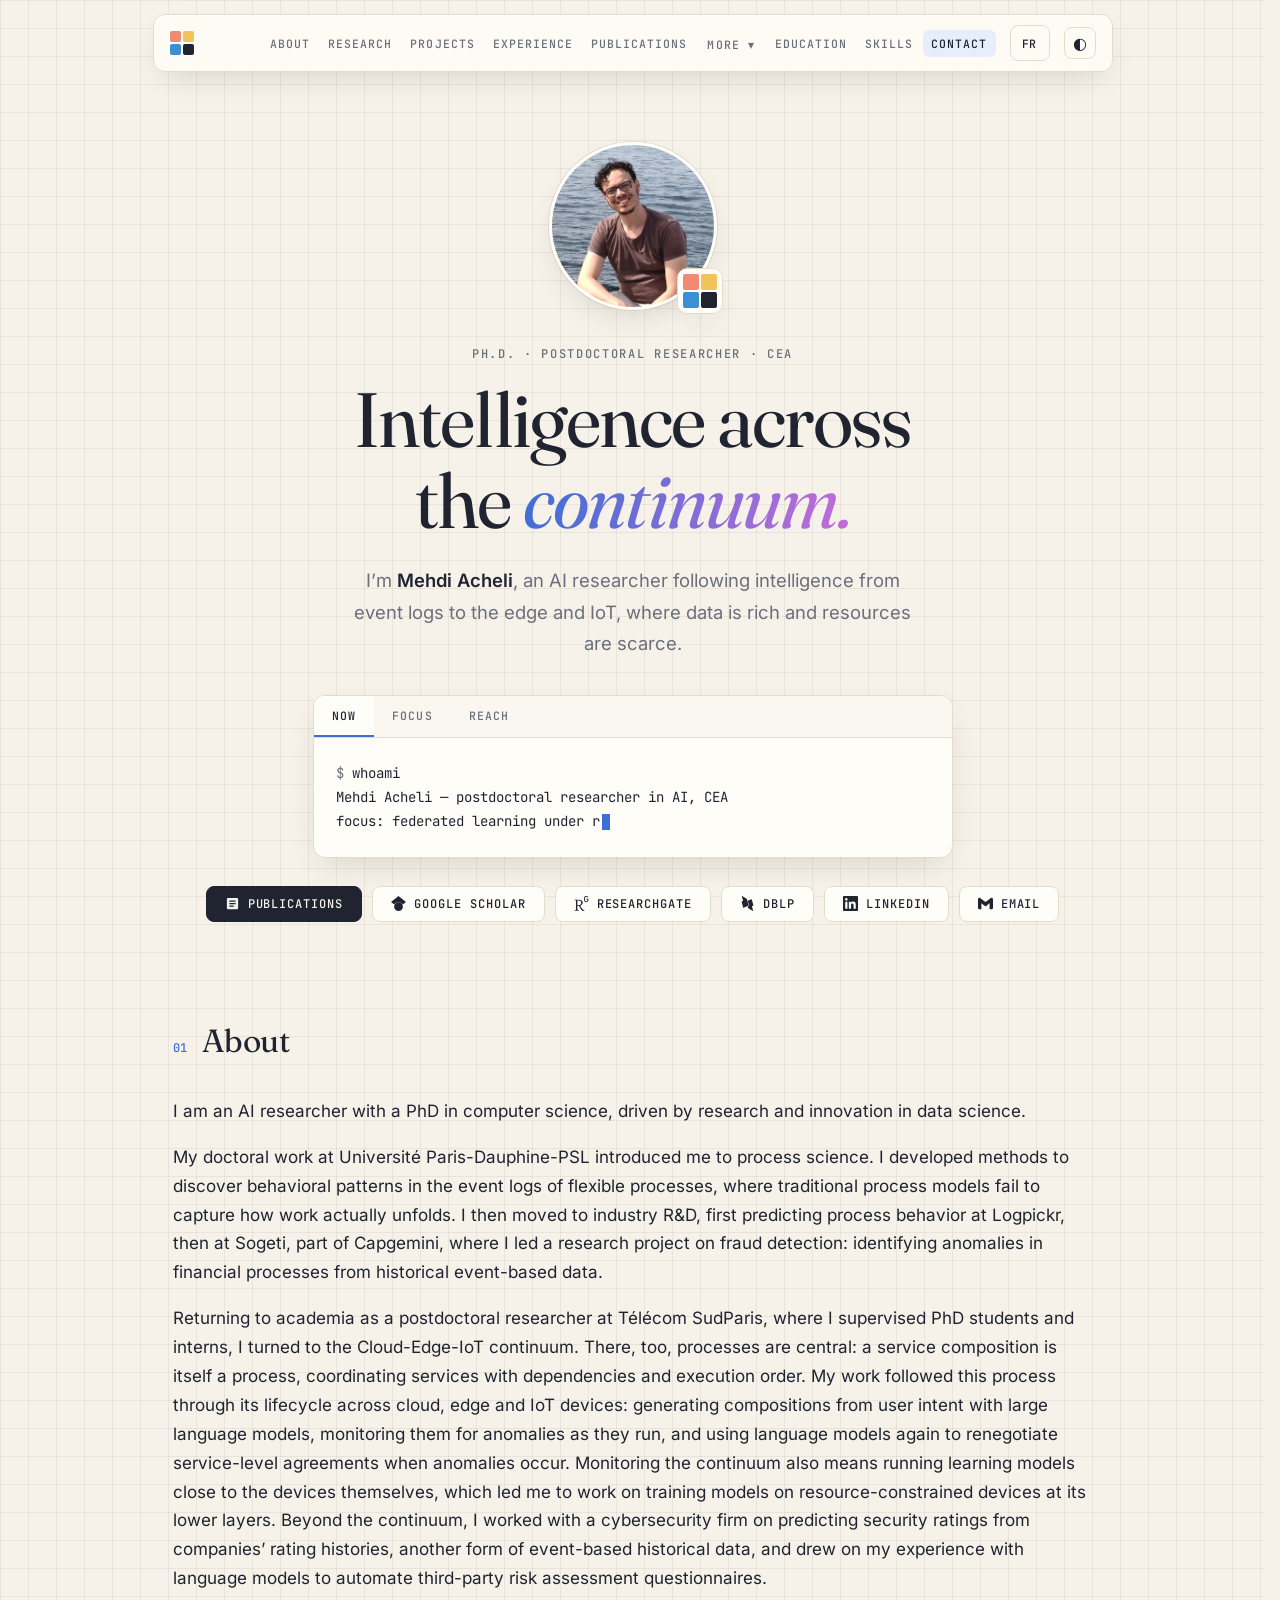
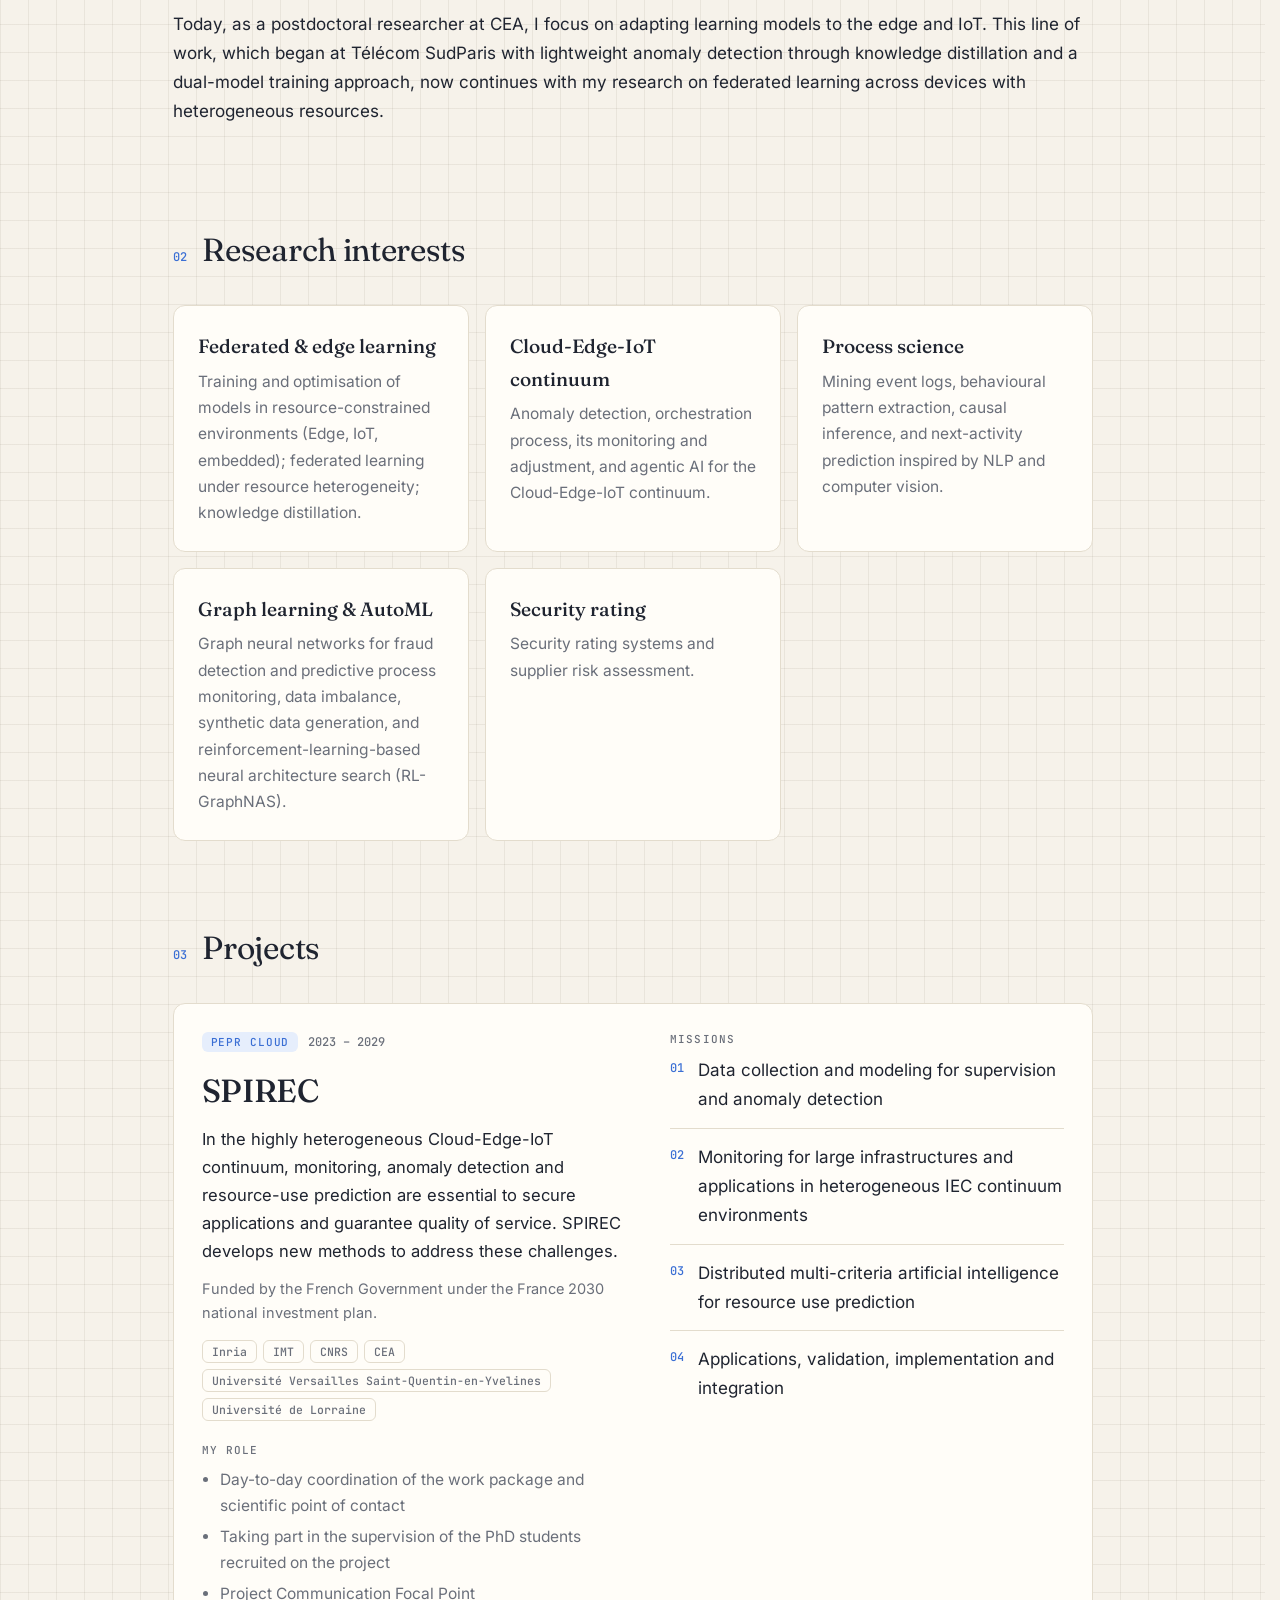
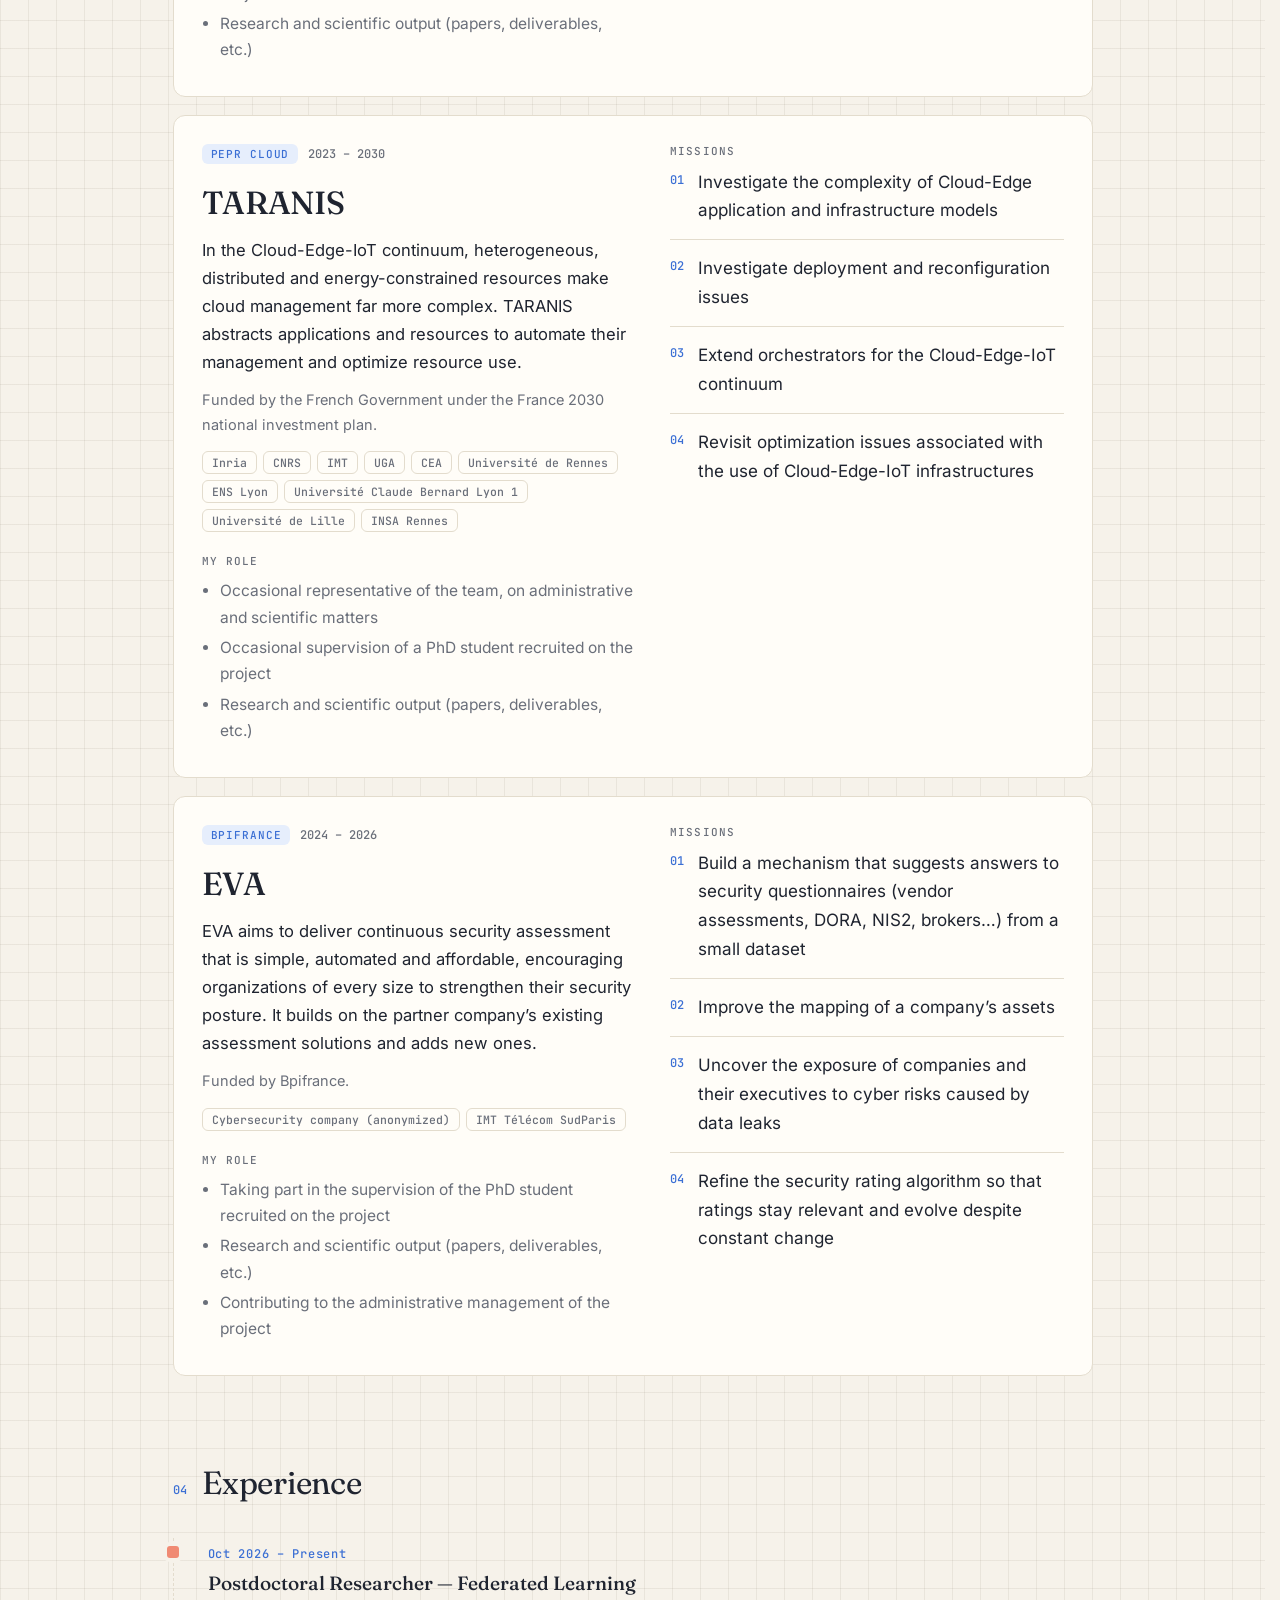
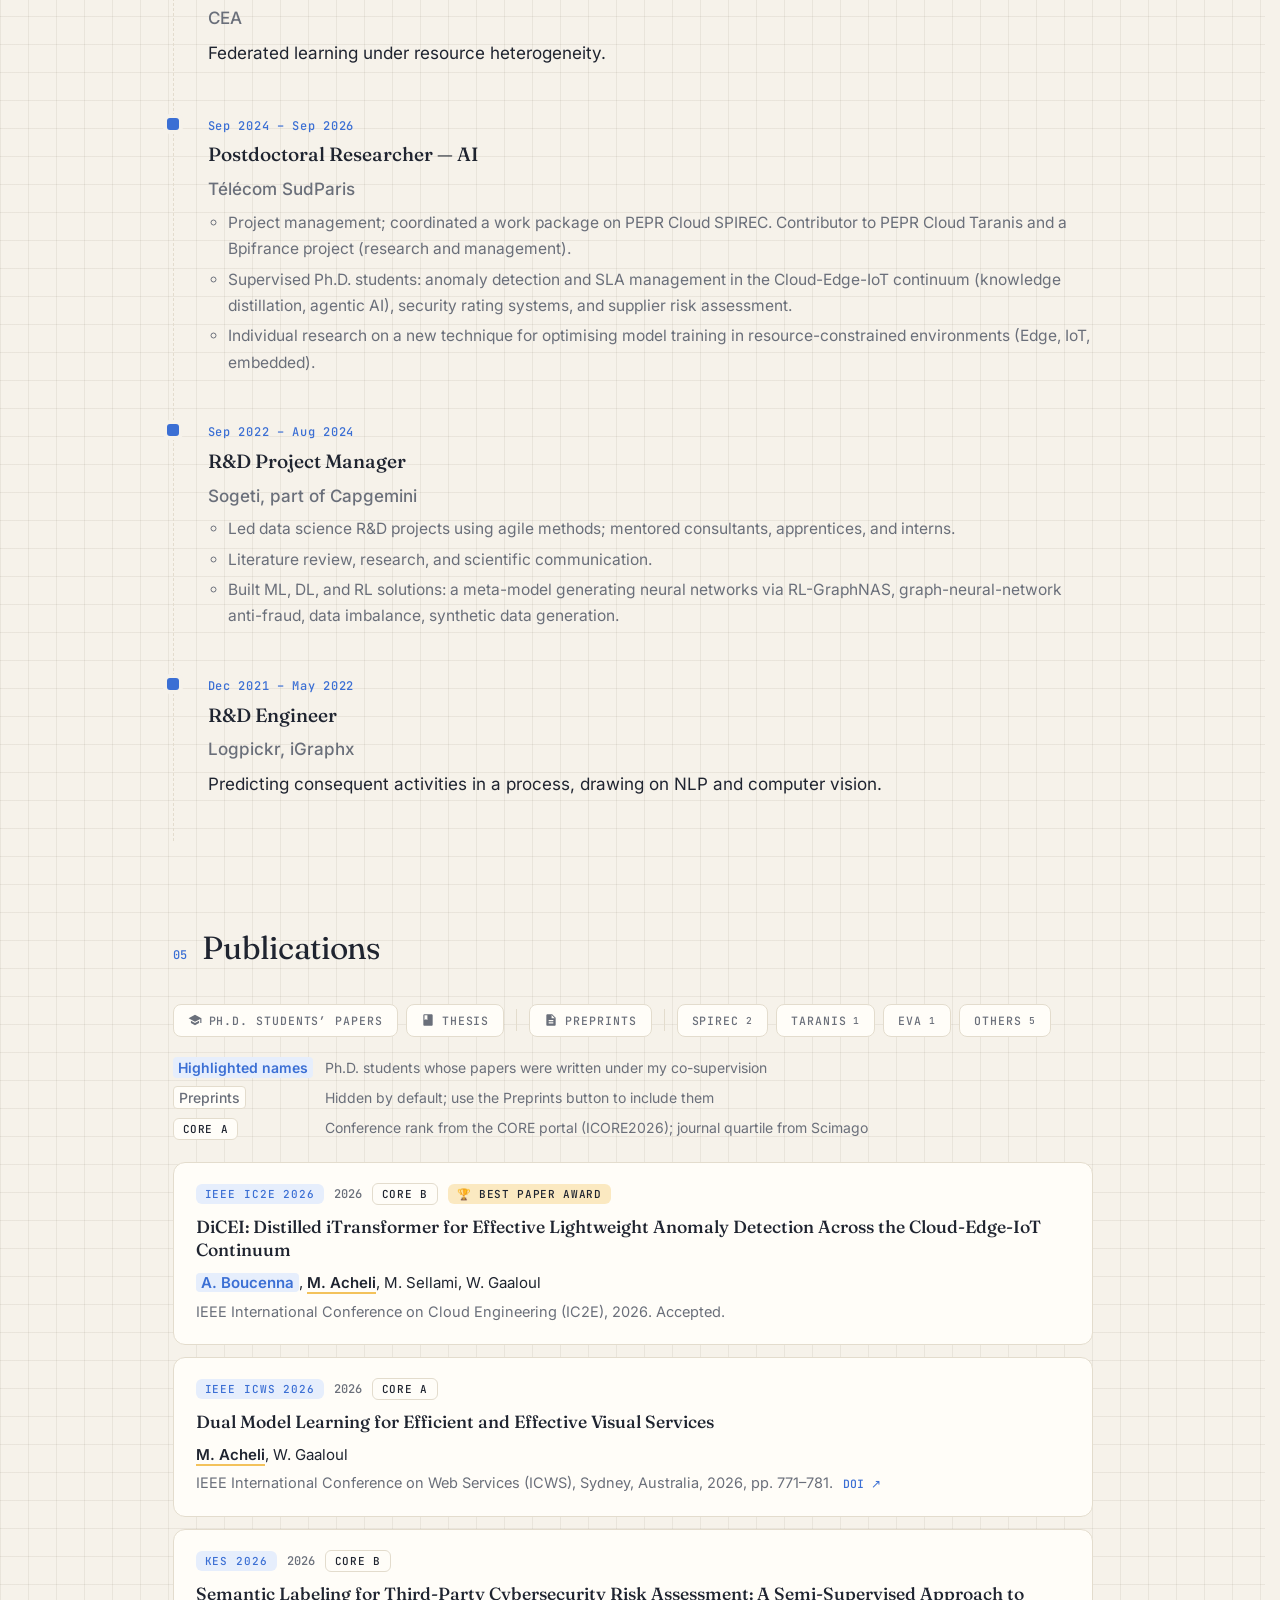
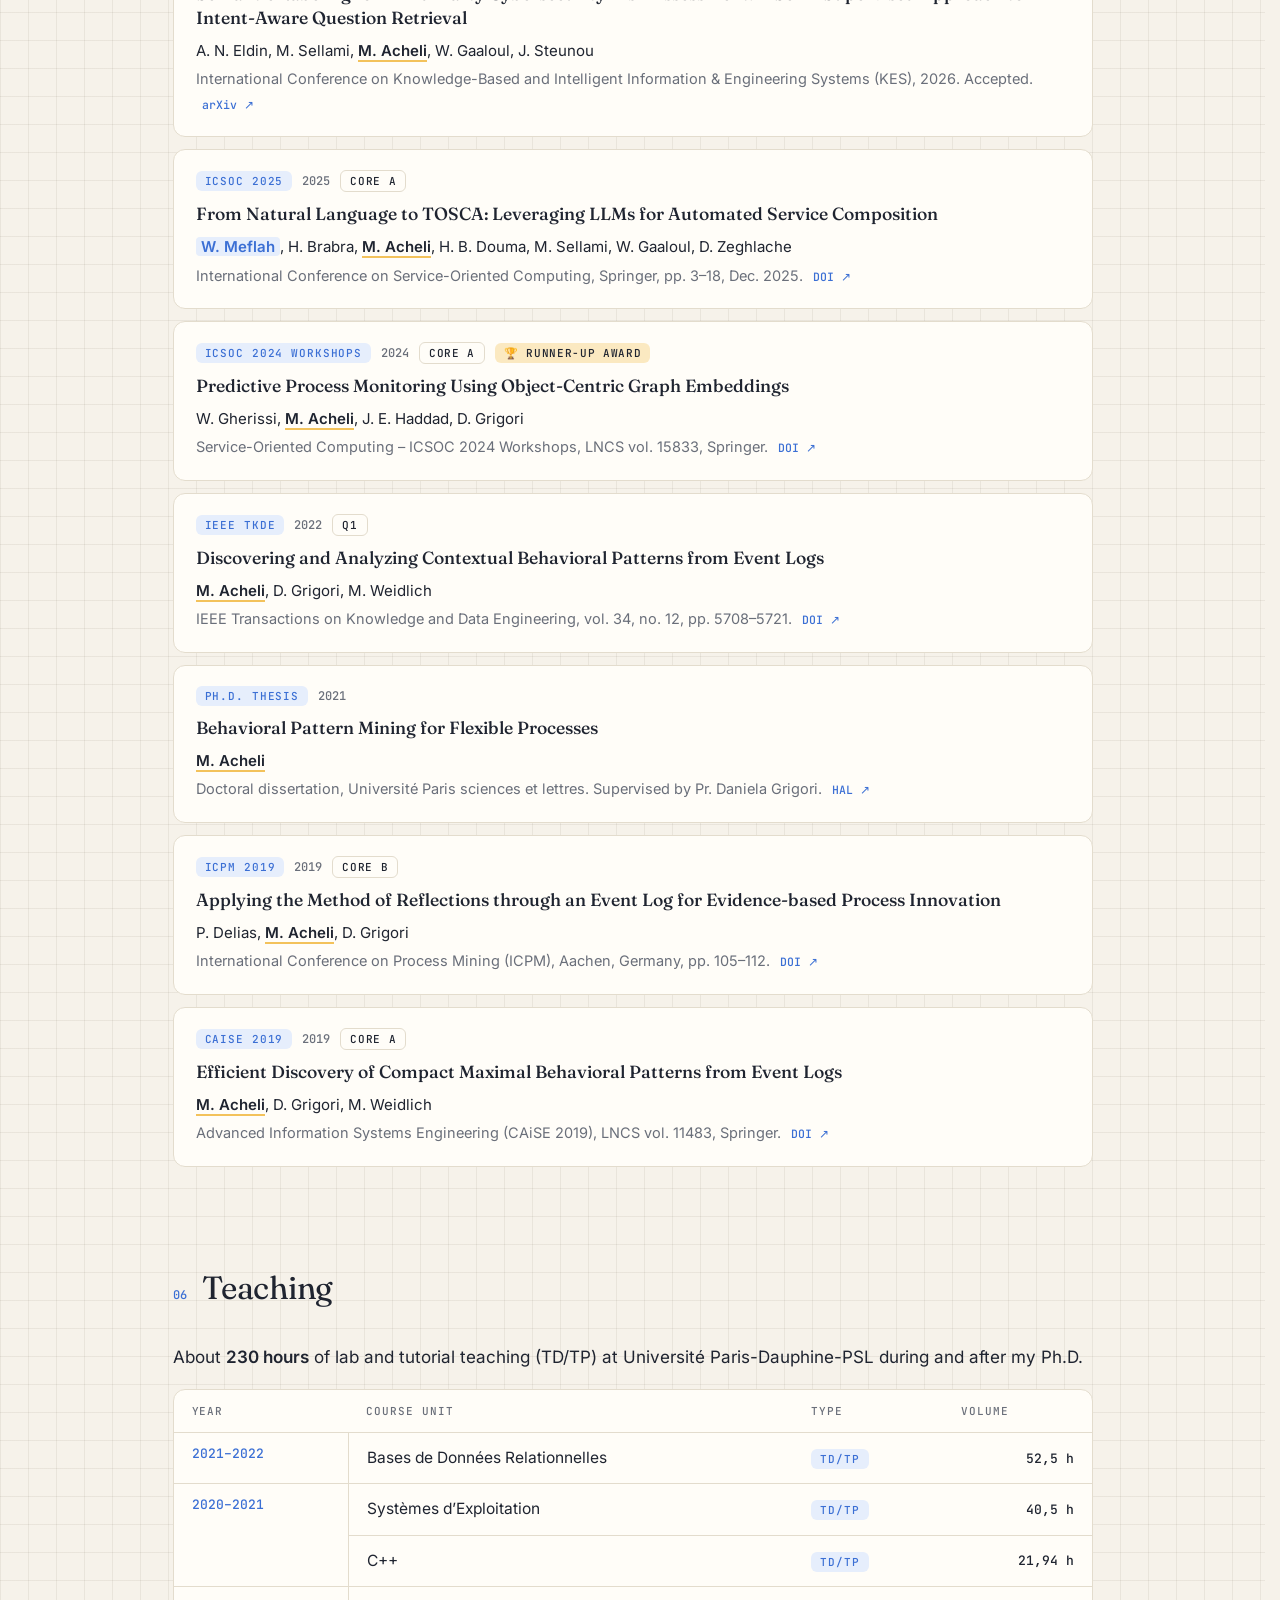
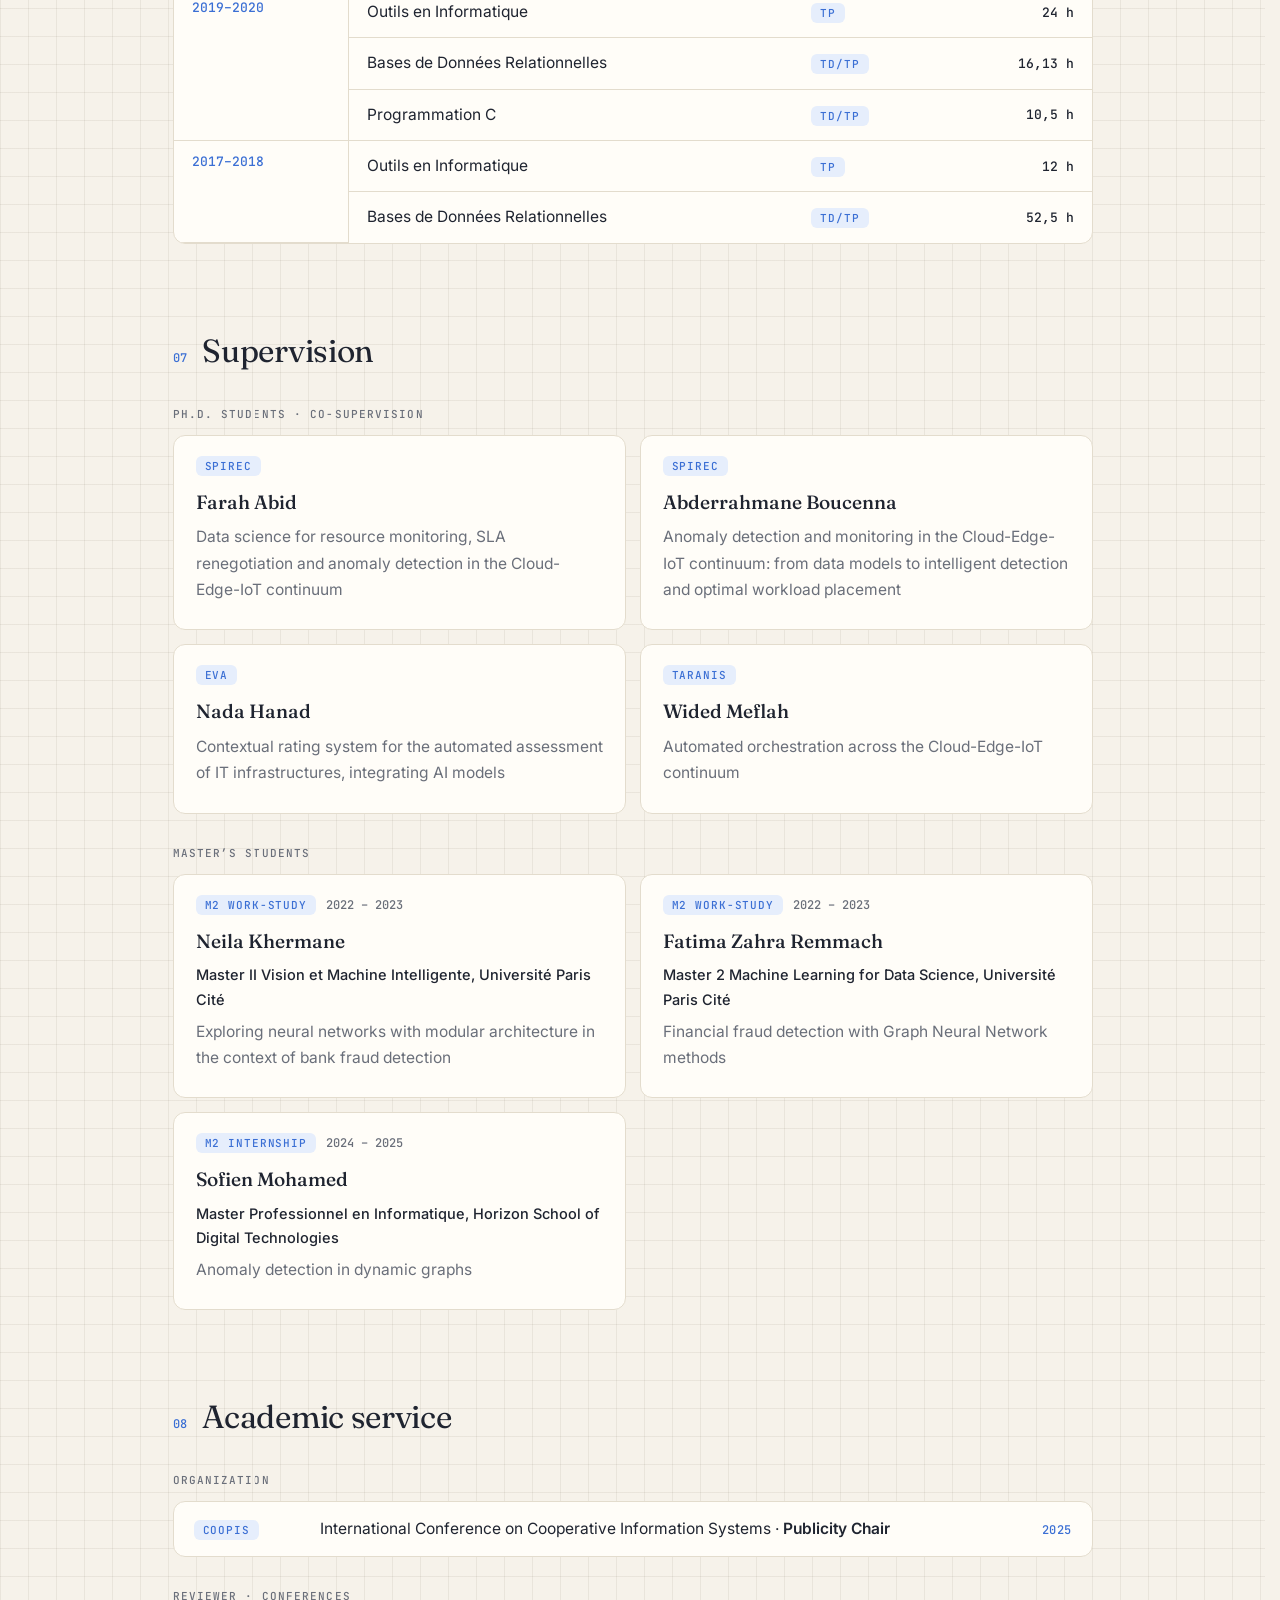
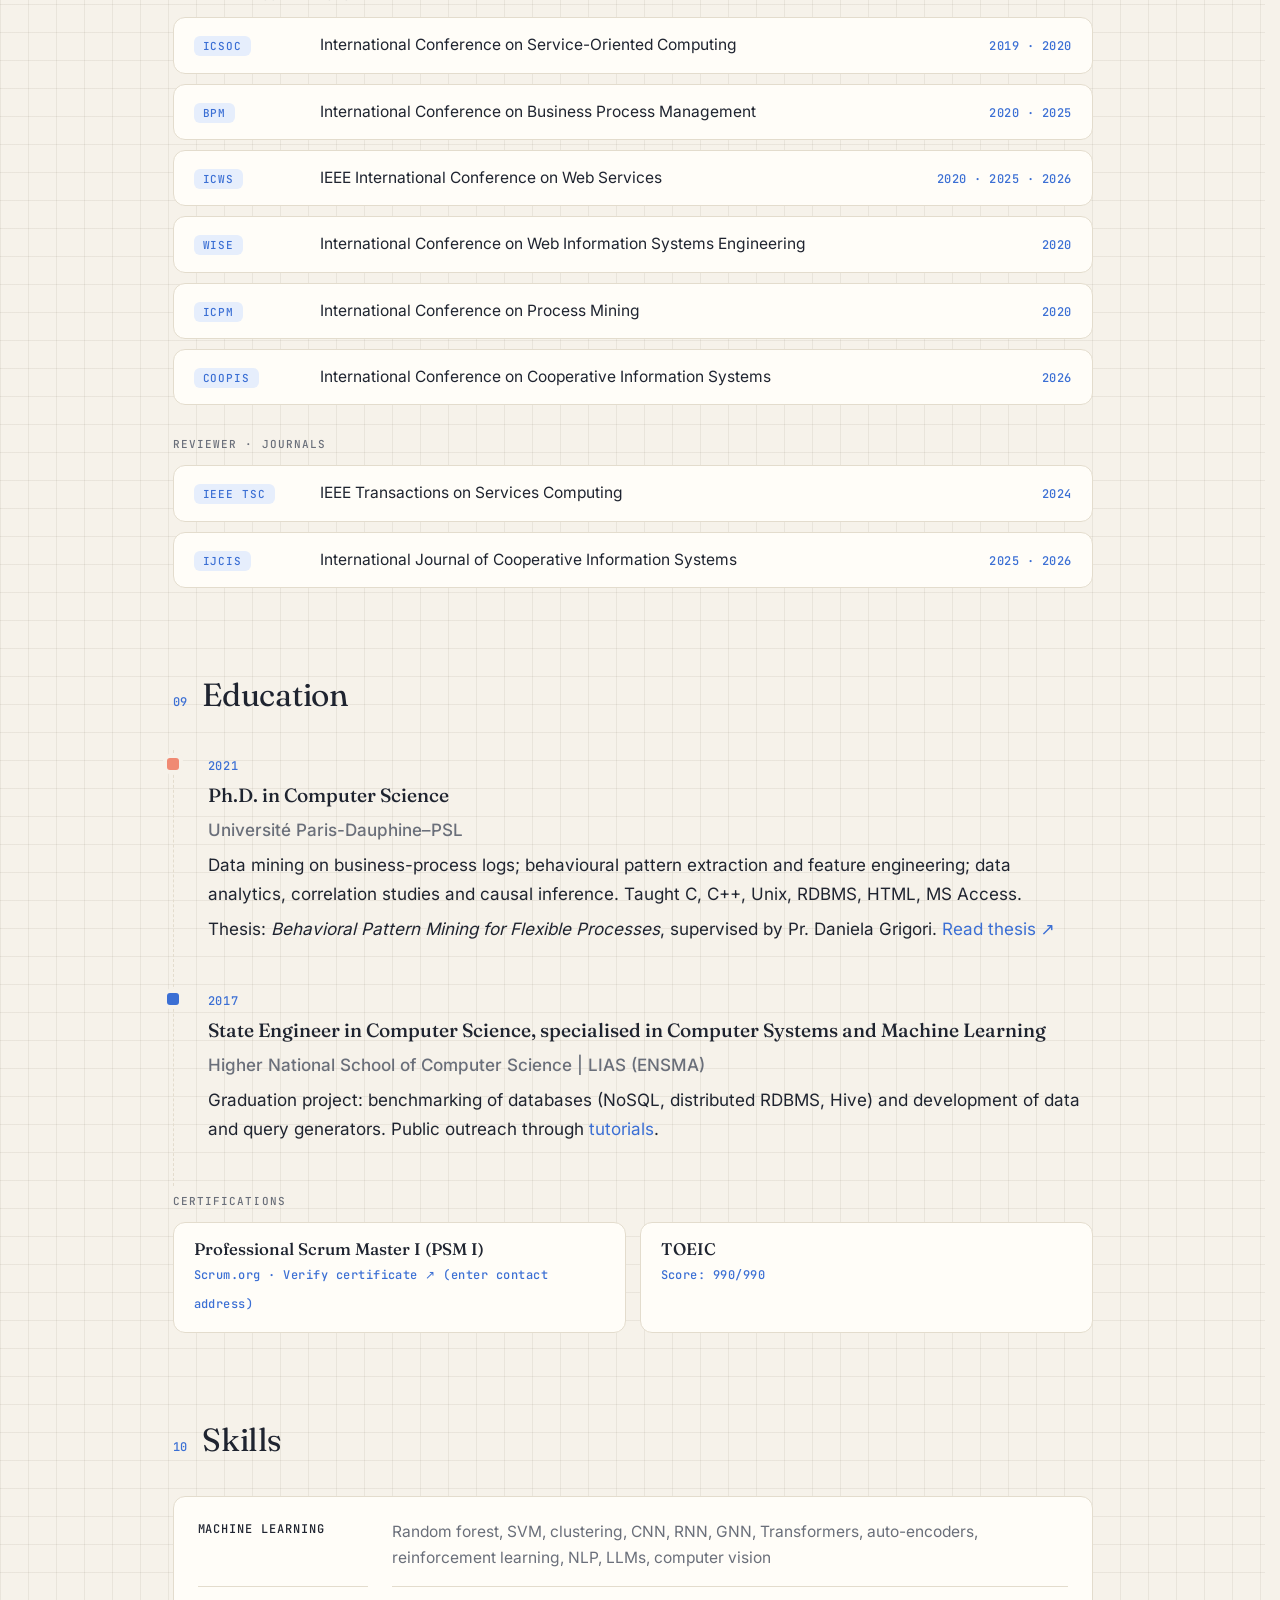
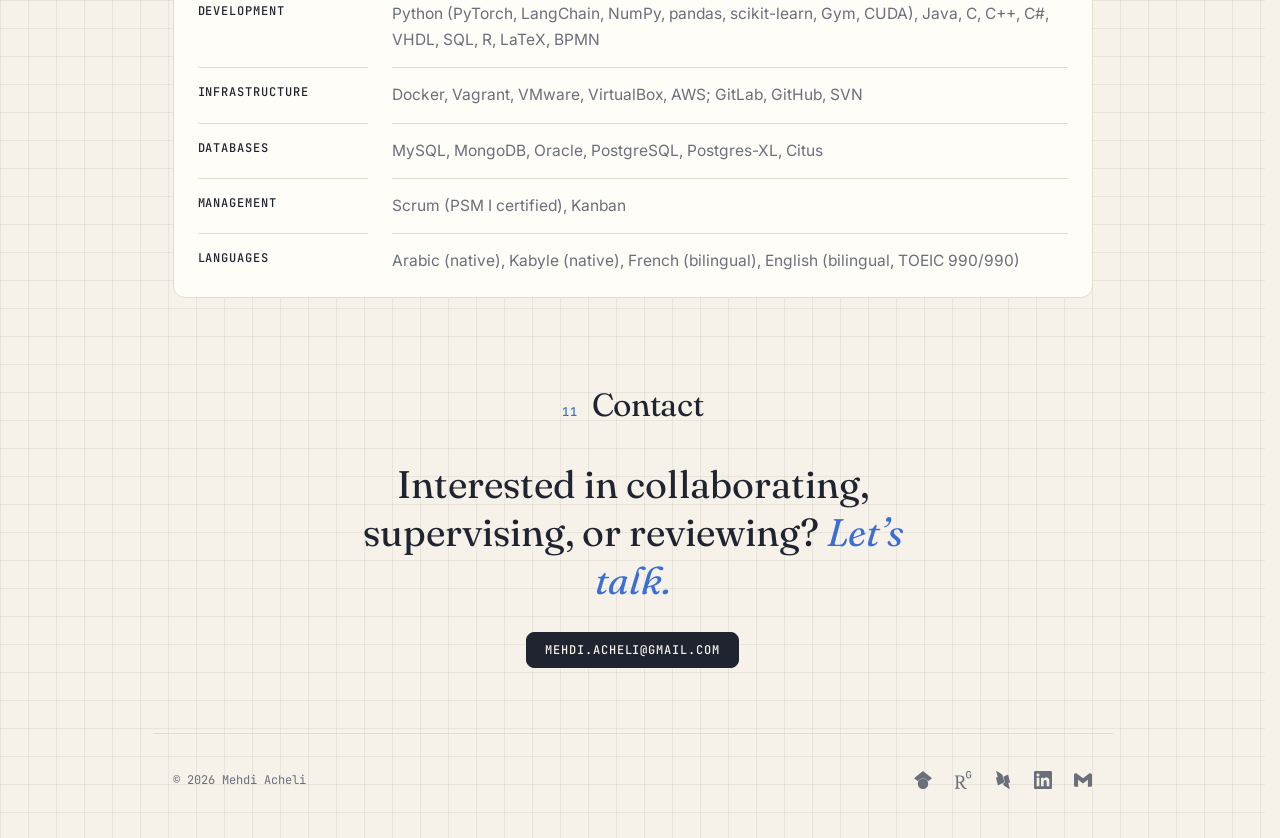
==== commit 10f89861: "Add Google Search Console verification tag" ====
--- a/index.html
+++ b/index.html
@@ -5,6 +5,7 @@
   <meta name="viewport" content="width=device-width, initial-scale=1">
   <title>Mehdi Acheli — AI Researcher | Federated Learning, CEA</title>
   <meta name="description" content="Personal academic website of Mehdi Acheli, Ph.D., postdoctoral researcher in AI at CEA: federated learning, Cloud-Edge-IoT, graph neural networks, process mining.">
+  <meta name="google-site-verification" content="QVwWL-fDTswLQvPzL3YCNQGNLyw0mGnszOKXBlcrVhg" />
   <meta name="author" content="Mehdi Acheli">
   <meta name="robots" content="index, follow, max-image-preview:large">
   <link rel="canonical" href="https://mehdi-acheli.github.io/">
